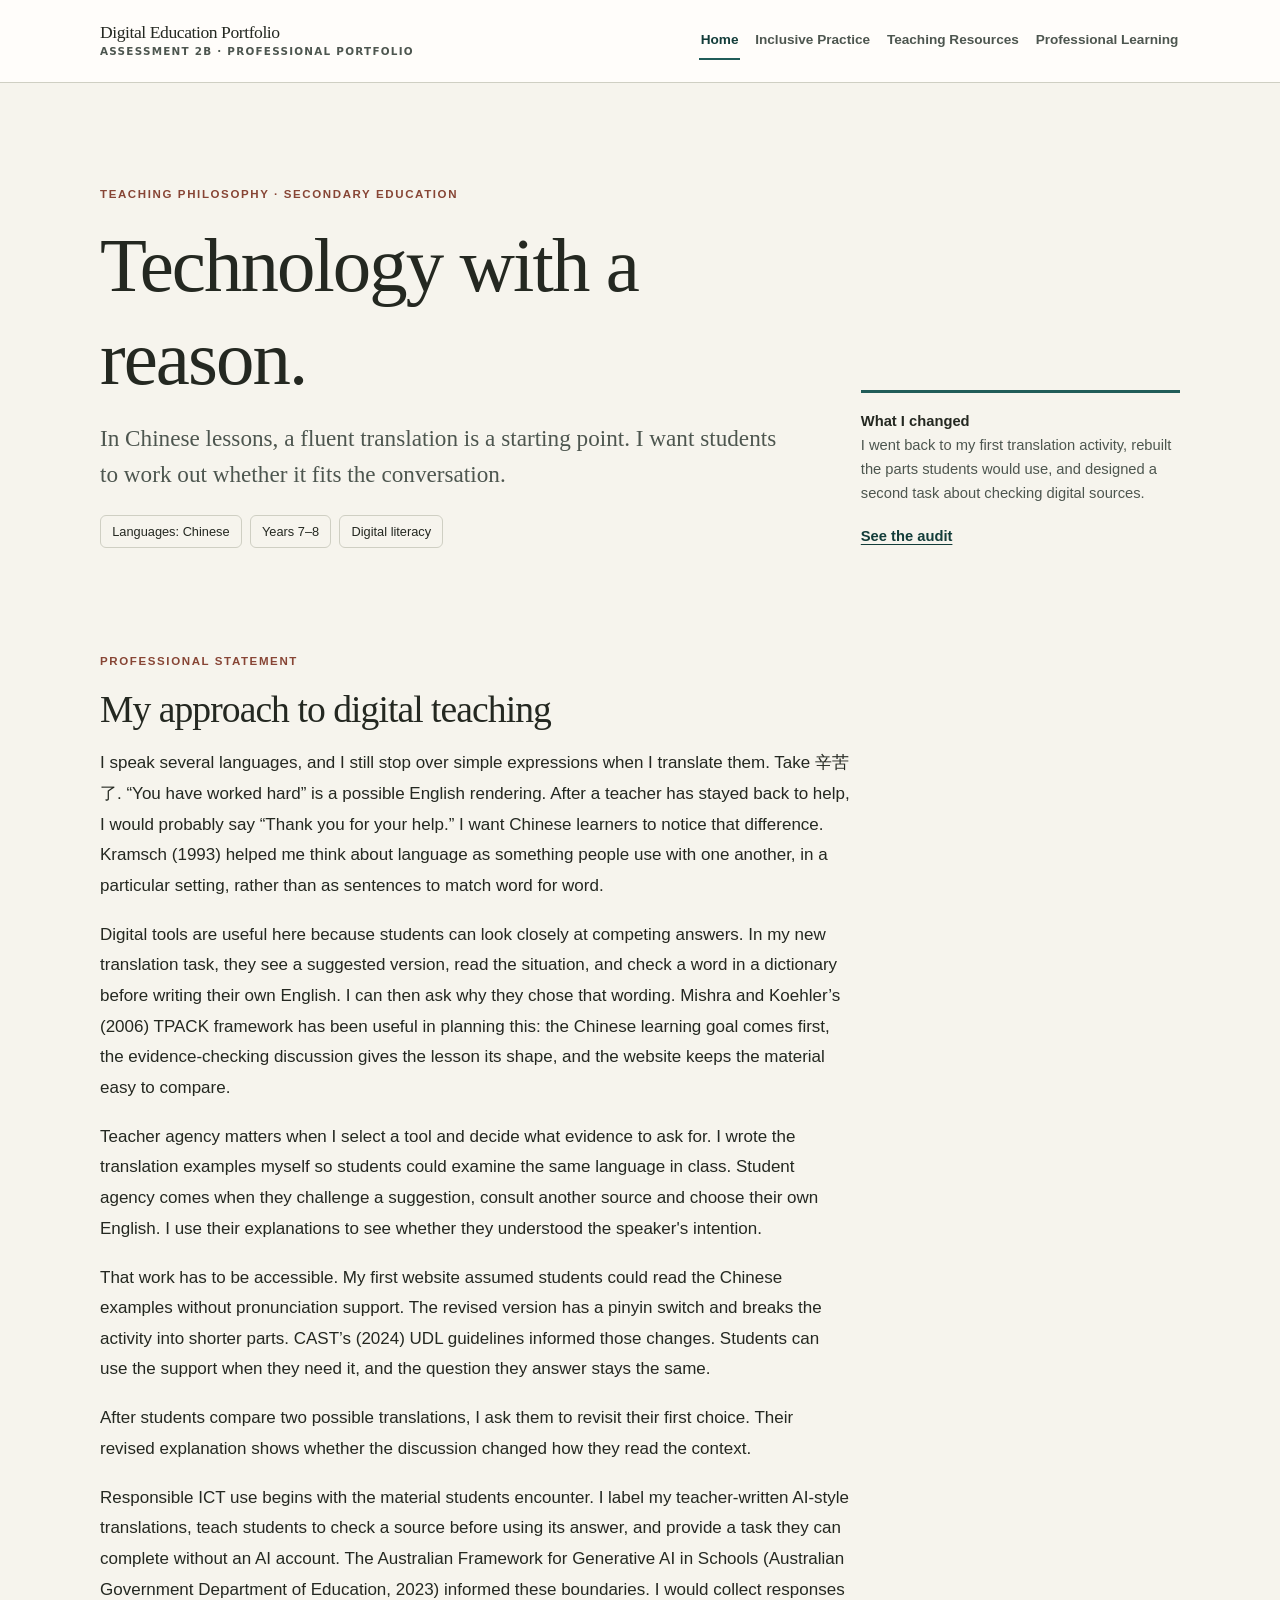
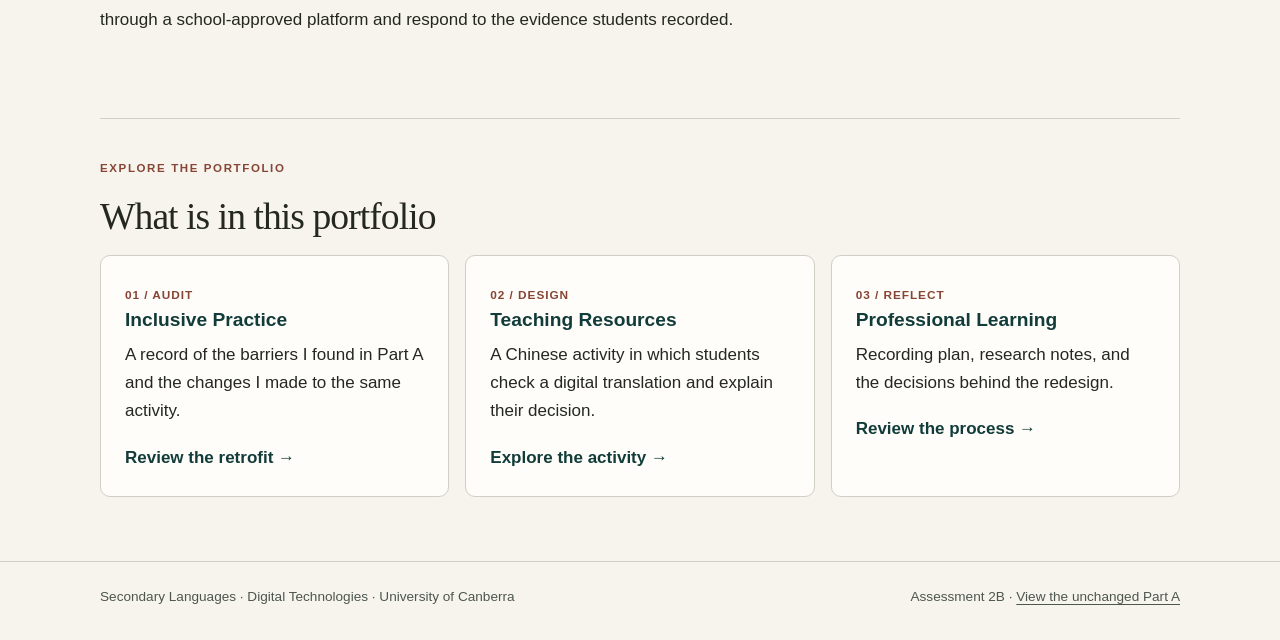
==== part-b/index.html @ 6ad421ce "Align evidence task and teaching criteria; tighten portfolio prose and record verified accessibility" ====
<!doctype html>
<html lang="en">
<head>
<meta charset="utf-8"><meta name="viewport" content="width=device-width,initial-scale=1">
<meta name="description" content="Professional philosophy: purposeful, inclusive and safe technology use in secondary classrooms.">
<title>Teaching Philosophy | Digital Education Portfolio · Part B</title>
<link rel="stylesheet" href="assets/site.css">
</head>
<body>
<a class="skip" href="#main">Skip to main content</a>
<header class="site-header"><div class="shell header-inner">
<a class="brand" href="index.html">Digital Education Portfolio<small>Assessment 2B · Professional Portfolio</small></a>
<nav class="site-nav" aria-label="Main navigation"><ul><li><a href="index.html" aria-current="page">Home</a></li><li><a href="inclusive.html">Inclusive Practice</a></li><li><a href="resources.html">Teaching Resources</a></li><li><a href="professional.html">Professional Learning</a></li></ul></nav>
</div></header>
<main id="main">
<section class="hero shell">
<p class="eyebrow">Teaching philosophy · Secondary education</p>
<div class="hero-split">
<div><h1>Technology with a reason.</h1>
<p class="lead">In Chinese lessons, a fluent translation is a starting point. I want students to work out whether it fits the conversation.</p>
<div class="inline-meta"><span>Languages: Chinese</span><span>Years 7–8</span><span>Digital literacy</span></div>
</div>
<aside class="hero-note"><strong>What I changed</strong><p>I went back to my first translation activity, rebuilt the parts students would use, and designed a second task about checking digital sources.</p><a class="text-link" href="inclusive.html">See the audit</a></aside>
</div></section>
<section class="section shell">
<p class="eyebrow">Professional statement</p>
<div class="prose">
<h2>My approach to digital teaching</h2>
<p>I speak several languages, and I still stop over simple expressions when I translate them. Take <span lang="zh-Hans">辛苦了</span>. “You have worked hard” is a possible English rendering. After a teacher has stayed back to help, I would probably say “Thank you for your help.” I want Chinese learners to notice that difference. Kramsch (1993) helped me think about language as something people use with one another, in a particular setting, rather than as sentences to match word for word.</p>
<p>Digital tools are useful here because students can look closely at competing answers. In my new translation task, they see a suggested version, read the situation, and check a word in a dictionary before writing their own English. I can then ask why they chose that wording. Mishra and Koehler’s (2006) TPACK framework has been useful in planning this: the Chinese learning goal comes first, the evidence-checking discussion gives the lesson its shape, and the website keeps the material easy to compare.</p>
<p>Teacher agency matters when I select a tool and decide what evidence to ask for. I wrote the translation examples myself so students could examine the same language in class. Student agency comes when they challenge a suggestion, consult another source and choose their own English. I use their explanations to see whether they understood the speaker's intention.</p>
<p>That work has to be accessible. My first website assumed students could read the Chinese examples without pronunciation support. The revised version has a pinyin switch and breaks the activity into shorter parts. CAST’s (2024) UDL guidelines informed those changes. Students can use the support when they need it, and the question they answer stays the same.</p>
<p>After students compare two possible translations, I ask them to revisit their first choice. Their revised explanation shows whether the discussion changed how they read the context.</p>
<p>Responsible ICT use begins with the material students encounter. I label my teacher-written AI-style translations, teach students to check a source before using its answer, and provide a task they can complete without an AI account. The Australian Framework for Generative AI in Schools (Australian Government Department of Education, 2023) informed these boundaries. I would collect responses through a school-approved platform and respond to the evidence students recorded.</p>
</div>
</section>
<section class="section shell">
<p class="eyebrow">Explore the portfolio</p><h2>What is in this portfolio</h2>
<div class="columns-3">
<a class="card link-card" href="inclusive.html"><span class="number">01 / AUDIT</span><h3>Inclusive Practice</h3><p>A record of the barriers I found in Part A and the changes I made to the same activity.</p><strong>Review the retrofit →</strong></a>
<a class="card link-card" href="resources.html"><span class="number">02 / DESIGN</span><h3>Teaching Resources</h3><p>A Chinese activity in which students check a digital translation and explain their decision.</p><strong>Explore the activity →</strong></a>
<a class="card link-card" href="professional.html"><span class="number">03 / REFLECT</span><h3>Professional Learning</h3><p>Recording plan, research notes, and the decisions behind the redesign.</p><strong>Review the process →</strong></a>
</div></section>
</main>
<footer class="footer"><div class="shell footer-inner"><span>Secondary Languages · Digital Technologies · University of Canberra</span><span>Assessment 2B · <a href="../index.html">View the unchanged Part A</a></span></div></footer>
</body></html>
---- part-b/assets/site.css ----
:root{
  --paper:#f6f4ed;--surface:#fffdfa;--ink:#242821;--sub:#4d564f;--line:#cfcfc3;
  --teal:#205c58;--teal-dark:#123c39;--rust:#874535;--soft:#e6eee9;
  --focus:#0b62aa;--max:1080px;--reading:750px;
}
*{box-sizing:border-box}html{scroll-behavior:smooth}
body{margin:0;min-height:100vh;display:flex;flex-direction:column;background:var(--paper);color:var(--ink);font:17px/1.65 -apple-system,BlinkMacSystemFont,"Segoe UI",Arial,sans-serif}
main{flex:1}h1,h2,h3,p{margin-top:0}h1,h2,h3{line-height:1.2}
h1,h2,.brand,.display{font-family:Georgia,"Times New Roman",serif;font-weight:500;letter-spacing:-.025em}
h1{font-size:clamp(2.65rem,6vw,5.1rem);margin-bottom:1rem}h2{font-size:clamp(1.7rem,3.5vw,2.35rem);margin-bottom:1rem}h3{font-size:1.2rem;margin-bottom:.6rem}
p{margin-bottom:1.15rem}a{color:var(--teal-dark);text-underline-offset:.2em}
a:hover{text-decoration-thickness:2px}a:focus-visible,button:focus-visible,input:focus-visible,select:focus-visible,textarea:focus-visible,summary:focus-visible{outline:3px solid var(--focus);outline-offset:3px}
button,input,select,textarea{font:inherit}button{cursor:pointer}
.skip{position:absolute;left:1rem;top:0;background:var(--ink);padding:.65rem 1rem;color:#fff;transform:translateY(-180%);z-index:100}.skip:focus{transform:none}
.shell{width:min(calc(100% - 2.5rem),var(--max));margin-inline:auto}.narrow{max-width:var(--reading)}
.site-header{background:var(--surface);border-bottom:1px solid var(--line)}
.header-inner{min-height:82px;display:flex;align-items:center;justify-content:space-between;gap:1rem}
.brand{font-size:1.1rem;color:var(--ink);text-decoration:none;line-height:1.25}
.brand small{display:block;color:var(--sub);font:600 .65rem/1.5 system-ui,sans-serif;letter-spacing:.12em;text-transform:uppercase}
.site-nav ul{display:flex;flex-wrap:wrap;gap:.4rem .85rem;list-style:none;margin:0;padding:0}
.site-nav a{display:block;padding:.4rem .1rem;border-bottom:2px solid transparent;color:var(--sub);text-decoration:none;font-size:.85rem;font-weight:600}
.site-nav a[aria-current="page"]{border-color:var(--teal);color:var(--teal-dark)}
.site-nav a:hover{color:var(--ink);border-color:var(--line)}
.pill{display:inline-flex;align-items:center;gap:.5rem;background:#e3ece7;border:1px solid #c5d8ce;border-radius:99px;color:var(--teal-dark);font-size:.74rem;letter-spacing:.04em;font-weight:750;padding:.25rem .7rem;text-transform:uppercase}
.eyebrow{color:var(--rust);letter-spacing:.14em;font-size:.72rem;font-weight:800;text-transform:uppercase;margin-bottom:1rem}
.hero{padding-block:clamp(3.5rem,8vw,7rem) clamp(2rem,5vw,4rem)}
.hero .lead,.page-lead{font:clamp(1.1rem,2.4vw,1.45rem)/1.55 Georgia,"Times New Roman",serif;color:var(--sub);max-width:750px}
.hero-split{display:grid;grid-template-columns:1.5fr .7fr;gap:clamp(2rem,6vw,5rem);align-items:end}
.hero-note{border-top:3px solid var(--teal);padding-top:1rem;color:var(--sub);font-size:.92rem}
.hero-note strong{color:var(--ink)}
.underline{height:4px;width:68px;background:var(--rust);margin:2rem 0}
.section{padding-block:2.5rem 4rem}.section+.section{border-top:1px solid var(--line)}
.page-intro{padding-block:clamp(3.5rem,8vw,6rem) 2.4rem}.page-intro .page-lead{margin-bottom:0}
.prose{max-width:var(--reading)}.prose p{line-height:1.8}.prose h3{margin-top:1.5rem}
.columns-3{display:grid;grid-template-columns:repeat(3,minmax(0,1fr));gap:1rem}.columns-2{display:grid;grid-template-columns:repeat(2,minmax(0,1fr));gap:1.2rem}
.card,.step,.panel{background:var(--surface);border:1px solid var(--line);border-radius:10px;padding:1.5rem}
.card h3{color:var(--teal-dark)}.card p:last-child{margin-bottom:0}
.number{font-size:.74rem;font-weight:800;color:var(--rust);letter-spacing:.08em}
.link-card{display:block;color:var(--ink);text-decoration:none;transition:border .15s,transform .15s}
.link-card:hover{border-color:var(--teal);transform:translateY(-2px)}
.link-card strong{display:block;margin-top:1rem;color:var(--teal-dark)}
.text-link{font-weight:750}
.inline-meta{display:flex;flex-wrap:wrap;gap:.5rem;margin:1.4rem 0 0}
.inline-meta span{padding:.32rem .7rem;border:1px solid var(--line);font-size:.8rem;border-radius:6px}
.callout{background:var(--soft);border-left:4px solid var(--teal);padding:1.1rem 1.3rem;border-radius:0 8px 8px 0}
.callout p:last-child{margin-bottom:0}
.button-row{display:flex;flex-wrap:wrap;align-items:center;gap:.7rem;margin-top:1rem}
.btn{display:inline-block;padding:.7rem 1.1rem;border-radius:7px;border:2px solid var(--teal-dark);color:var(--surface);background:var(--teal-dark);font-weight:750;text-decoration:none;line-height:1.25}
.btn:hover{background:#215f59;color:#fff}.btn.secondary{background:transparent;color:var(--teal-dark)}.btn.secondary:hover{background:var(--soft)}
.btn:disabled{opacity:.55;cursor:not-allowed}
.audit-table-wrap{overflow-x:auto;border:1px solid var(--line);border-radius:10px;background:var(--surface)}
.audit-table{border-collapse:collapse;width:100%;min-width:730px;font-size:.92rem}
.audit-table th,.audit-table td{padding:1rem;text-align:left;vertical-align:top;border-bottom:1px solid var(--line)}
.audit-table th{background:#e7ece5;color:var(--teal-dark);font-size:.78rem;letter-spacing:.04em;text-transform:uppercase}
.audit-table tr:last-child td{border-bottom:0}.audit-table td:first-child{font-weight:750;color:var(--teal-dark);min-width:150px}
.audit-table a{display:inline-block;margin:.2rem .4rem .2rem 0}
.compare-grid{display:grid;grid-template-columns:repeat(2,minmax(0,1fr));gap:1rem}
.compare-pane{background:var(--surface);border:1px solid var(--line);padding:1.2rem;border-radius:10px}
.compare-pane h3{font-size:1rem}.compare-pane iframe{width:100%;height:340px;border:1px solid var(--line);background:#fff}
.mini{color:var(--sub);font-size:.88rem}.fine{font-size:.8rem;color:var(--sub)}
.student-app{max-width:900px;margin-inline:auto}
.app-progress{display:flex;gap:.5rem;flex-wrap:wrap;list-style:none;padding:0;margin:0 0 1.6rem}
.app-progress li{border:1px solid var(--line);padding:.35rem .8rem;border-radius:99px;background:var(--surface);font-size:.84rem;font-weight:650}
.lab-box{border:1px solid var(--line);border-radius:12px;background:var(--surface);padding:clamp(1.25rem,3vw,2rem);margin:0 0 1.4rem}
.lab-box h2{font-size:1.65rem}.lab-box h3{font-size:1.08rem}.lab-box>p:last-child{margin-bottom:0}
.step-label{font-weight:800;color:var(--rust);font-size:.75rem;letter-spacing:.1em;text-transform:uppercase}
.scenario-top{display:flex;justify-content:space-between;gap:1.2rem;align-items:center;flex-wrap:wrap}
.field{display:grid;gap:.4rem;margin-top:1rem}
.field label,.field>span{font-size:.92rem;font-weight:750}
select,textarea,input[type="text"]{width:100%;padding:.75rem .85rem;border:1px solid #8a938a;border-radius:7px;color:var(--ink);background:#fff}
textarea{min-height:110px;resize:vertical}
.chinese-box{background:#f0eee5;border-radius:8px;padding:1rem 1.3rem;margin:1.1rem 0}
.zh{font-family:"Songti SC","STSong","Noto Serif CJK SC",serif;font-size:clamp(1.5rem,4vw,2.1rem);line-height:1.7;color:#1f3431;margin:.2rem 0}
.pinyin{color:var(--sub);font-size:.98rem;margin:0}.pinyin[hidden]{display:none}
.evidence-grid{display:grid;grid-template-columns:repeat(3,minmax(0,1fr));gap:.75rem;margin-top:1rem}
.evidence{border:1px solid #c8d0c9;border-top:4px solid var(--teal);border-radius:8px;padding:1rem;background:#fff}
.evidence small{display:block;color:var(--rust);font-weight:800;letter-spacing:.08em;text-transform:uppercase;margin-bottom:.5rem}
.evidence p{font-size:.94rem;margin-bottom:.45rem}
.evidence footer{font-size:.77rem;color:var(--sub);margin-top:.7rem}
.checks{border:0;padding:0;margin:1.4rem 0}.checks legend{font-weight:800;margin-bottom:.6rem}
.checks label{display:flex;align-items:flex-start;gap:.7rem;margin:.5rem 0}
.checks input{width:1.25rem;height:1.25rem;flex:0 0 auto;margin-top:.13rem;accent-color:var(--teal)}
.result{margin-top:1.3rem;white-space:pre-wrap;background:var(--soft);border-radius:8px;padding:1.2rem;font-size:.9rem;line-height:1.6}
.result[hidden]{display:none}
.inline-error{color:#8a261c;font-weight:700}
.details{border:1px solid var(--line);border-radius:8px;background:var(--surface);padding:1rem 1.25rem;margin:1rem 0}
.details summary{cursor:pointer;font-weight:750;color:var(--teal-dark)}
.video-slot{aspect-ratio:16/9;background:#e4e8e1;border:2px dashed #84988b;border-radius:10px;display:grid;place-content:center;text-align:center;padding:2rem}
.video-slot h3{margin-bottom:.5rem}.video-slot p{max-width:500px;margin-inline:auto}
.refs{font-size:.85rem;line-height:1.55;overflow-wrap:anywhere}.refs li{margin:.6rem 0}
.footer{border-top:1px solid var(--line);padding:1.5rem 0 2rem;color:var(--sub);font-size:.85rem}
.footer-inner{display:flex;justify-content:space-between;gap:1rem;flex-wrap:wrap}
.footer a{color:var(--sub)}
@media(max-width:800px){.header-inner{align-items:flex-start;flex-direction:column;padding-block:1rem}.hero-split,.columns-2,.columns-3,.compare-grid{grid-template-columns:1fr}.evidence-grid{grid-template-columns:1fr}}
@media(max-width:540px){body{font-size:16px}.shell{width:min(calc(100% - 2rem),var(--max))}.site-nav ul{gap:.25rem .65rem}.site-nav a{font-size:.81rem}.lab-box{padding:1.1rem}.compare-pane iframe{height:270px}}
@media(prefers-reduced-motion:reduce){html{scroll-behavior:auto}*,*::before,*::after{transition:none!important;animation:none!important}}
@media print{.site-header,.footer,.skip,.button-row,.app-progress,.no-print{display:none!important}body{background:#fff;color:#000}.shell{width:100%}.lab-box,.evidence{break-inside:avoid}textarea{border:1px solid #aaa}.result[hidden]{display:block}.compare-grid iframe{display:none}}

/* Part B formative check and independent verification */
.task-goals{background:#f1f5f0;border-left:5px solid var(--teal);margin:1.4rem 0 1.7rem}
.task-goals h2{font-size:1.4rem}.task-goals h3{font-size:1.05rem}
.task-goals ul{margin:0;padding-left:1.4rem}.task-goals li{margin:.3rem 0}
.verification-panel{background:#f1f5f0;border-left:4px solid var(--teal);margin-top:1.25rem;padding:1.3rem 1.4rem;border-radius:0 8px 8px 0}
.verification-panel h3{font-size:1.25rem;margin-bottom:.7rem}
.verification-panel .field{margin-top:1.2rem}
@media print{.verification-panel{background:#fff;border:1px solid #aaa}}

/* Accessible choice controls for the retrofitted Part A resource */
.retro-choice{display:flex;align-items:center;gap:.75rem;padding:.75rem;margin:.55rem 0;border:1px solid var(--line);border-radius:8px;background:#fff}
.retro-choice input{height:1.15rem;width:1.15rem;flex:0 0 auto;accent-color:var(--teal)}
.retro-choice:has(input:checked){border-color:var(--teal);background:var(--soft)}
.retro-choice:focus-within{outline:3px solid var(--focus);outline-offset:3px}
.retro-choice span{flex:1}
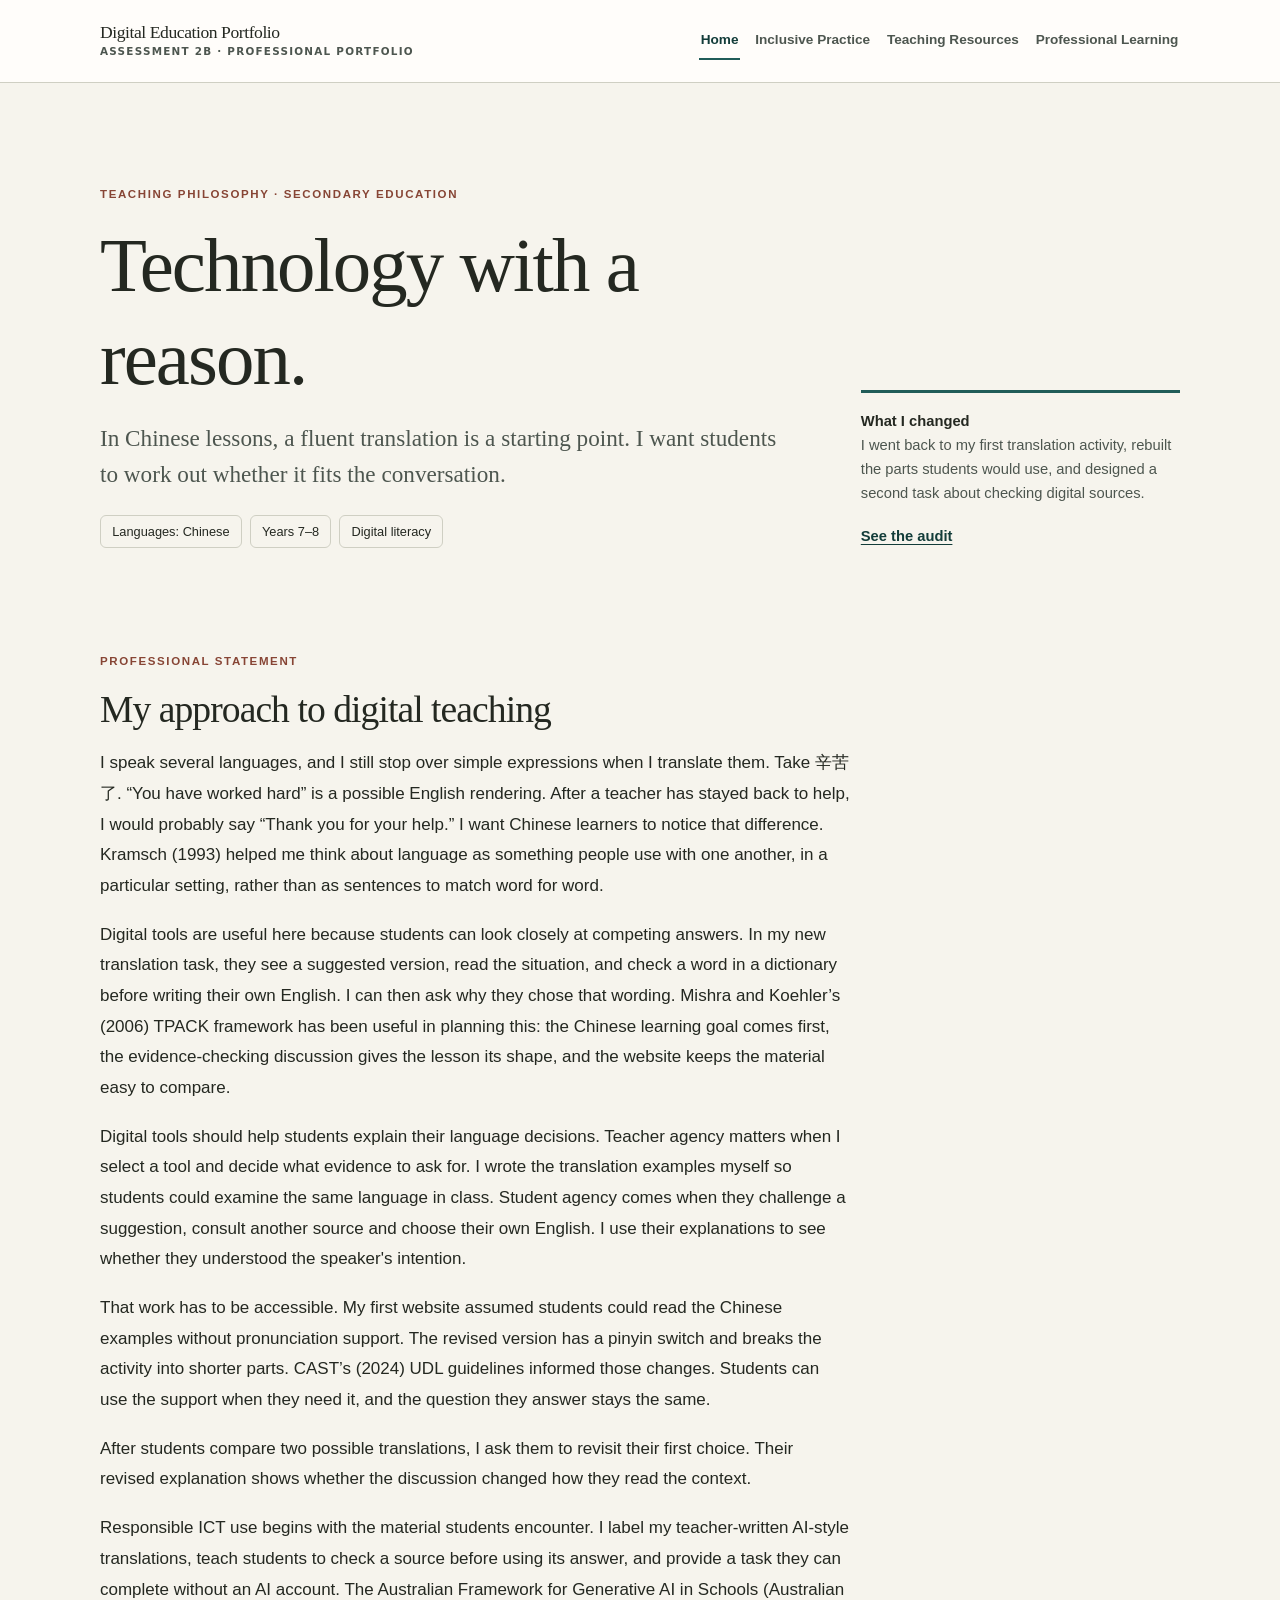
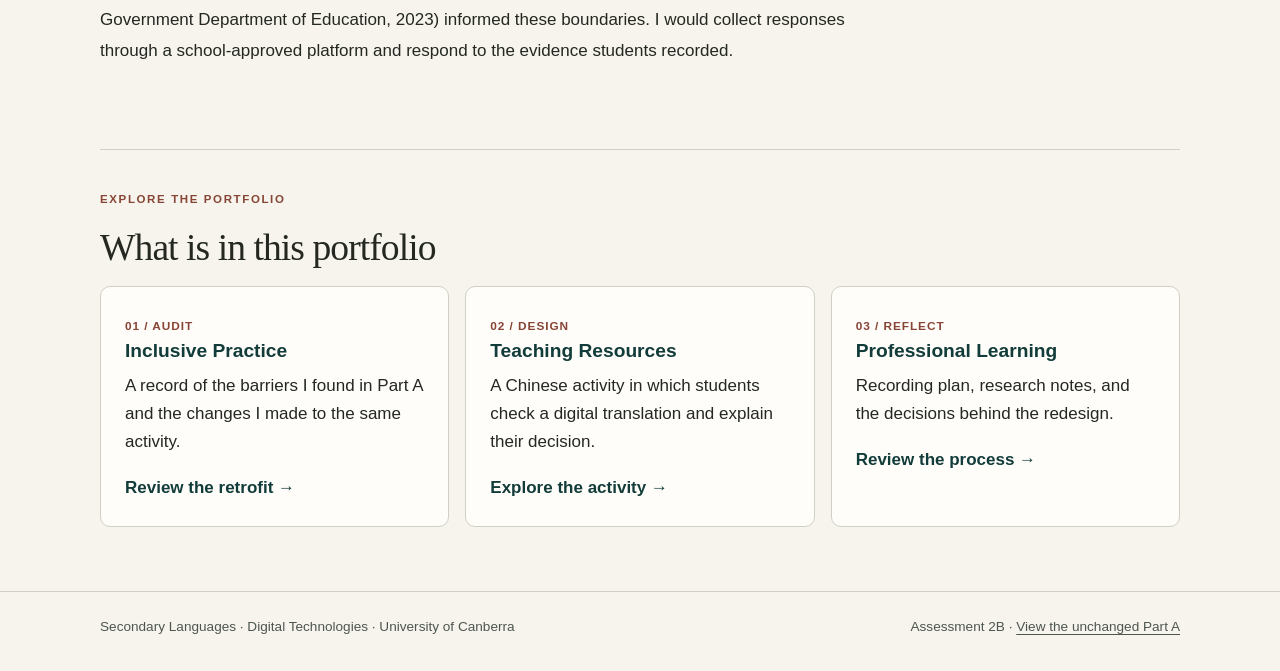
==== commit ef53fb14: "Add APA 7 references, additional verified curriculum mapping and automatic real-page UDL screenshots" ====
--- a/part-b/index.html
+++ b/part-b/index.html
@@ -28,7 +28,7 @@
 <h2>My approach to digital teaching</h2>
 <p>I speak several languages, and I still stop over simple expressions when I translate them. Take <span lang="zh-Hans">辛苦了</span>. “You have worked hard” is a possible English rendering. After a teacher has stayed back to help, I would probably say “Thank you for your help.” I want Chinese learners to notice that difference. Kramsch (1993) helped me think about language as something people use with one another, in a particular setting, rather than as sentences to match word for word.</p>
 <p>Digital tools are useful here because students can look closely at competing answers. In my new translation task, they see a suggested version, read the situation, and check a word in a dictionary before writing their own English. I can then ask why they chose that wording. Mishra and Koehler’s (2006) TPACK framework has been useful in planning this: the Chinese learning goal comes first, the evidence-checking discussion gives the lesson its shape, and the website keeps the material easy to compare.</p>
-<p>Teacher agency matters when I select a tool and decide what evidence to ask for. I wrote the translation examples myself so students could examine the same language in class. Student agency comes when they challenge a suggestion, consult another source and choose their own English. I use their explanations to see whether they understood the speaker's intention.</p>
+<p>Digital tools should help students explain their language decisions. Teacher agency matters when I select a tool and decide what evidence to ask for. I wrote the translation examples myself so students could examine the same language in class. Student agency comes when they challenge a suggestion, consult another source and choose their own English. I use their explanations to see whether they understood the speaker's intention.</p>
 <p>That work has to be accessible. My first website assumed students could read the Chinese examples without pronunciation support. The revised version has a pinyin switch and breaks the activity into shorter parts. CAST’s (2024) UDL guidelines informed those changes. Students can use the support when they need it, and the question they answer stays the same.</p>
 <p>After students compare two possible translations, I ask them to revisit their first choice. Their revised explanation shows whether the discussion changed how they read the context.</p>
 <p>Responsible ICT use begins with the material students encounter. I label my teacher-written AI-style translations, teach students to check a source before using its answer, and provide a task they can complete without an AI account. The Australian Framework for Generative AI in Schools (Australian Government Department of Education, 2023) informed these boundaries. I would collect responses through a school-approved platform and respond to the evidence students recorded.</p>
--- a/part-b/assets/site.css
+++ b/part-b/assets/site.css
@@ -111,3 +111,19 @@
 .retro-choice:has(input:checked){border-color:var(--teal);background:var(--soft)}
 .retro-choice:focus-within{outline:3px solid var(--focus);outline-offset:3px}
 .retro-choice span{flex:1}
+
+/* APA 7 reference list: alphabetic order, unnumbered, hanging indents */
+.refs{max-width:860px;margin-top:1.4rem;font-size:.94rem;line-height:1.6}
+.refs p{padding-left:2rem;text-indent:-2rem;margin:0 0 1.1rem;overflow-wrap:anywhere}
+.refs a{overflow-wrap:anywhere}
+
+/* Screenshot comparisons in the UDL audit */
+.audit-visuals{margin-top:3.2rem;border-top:1px solid var(--line);padding-top:2.2rem}
+.audit-visual-pairs{display:grid;gap:1.7rem}
+.audit-pair{background:var(--surface);border:1px solid var(--line);border-radius:10px;padding:1.3rem}
+.audit-pair h3{font-size:1.12rem;margin-bottom:1rem}
+.audit-comparison{display:grid;grid-template-columns:repeat(2,minmax(0,1fr));gap:1rem;align-items:start}
+.audit-comparison figure{margin:0;min-width:0}
+.audit-comparison img{display:block;width:100%;height:auto;max-height:340px;object-fit:contain;object-position:top left;border:1px solid var(--line);border-radius:5px;background:#fff}
+.audit-comparison figcaption{font-size:.86rem;color:var(--sub);padding-top:.45rem}
+@media(max-width:700px){.audit-comparison{grid-template-columns:1fr}.audit-comparison img{max-height:500px}}
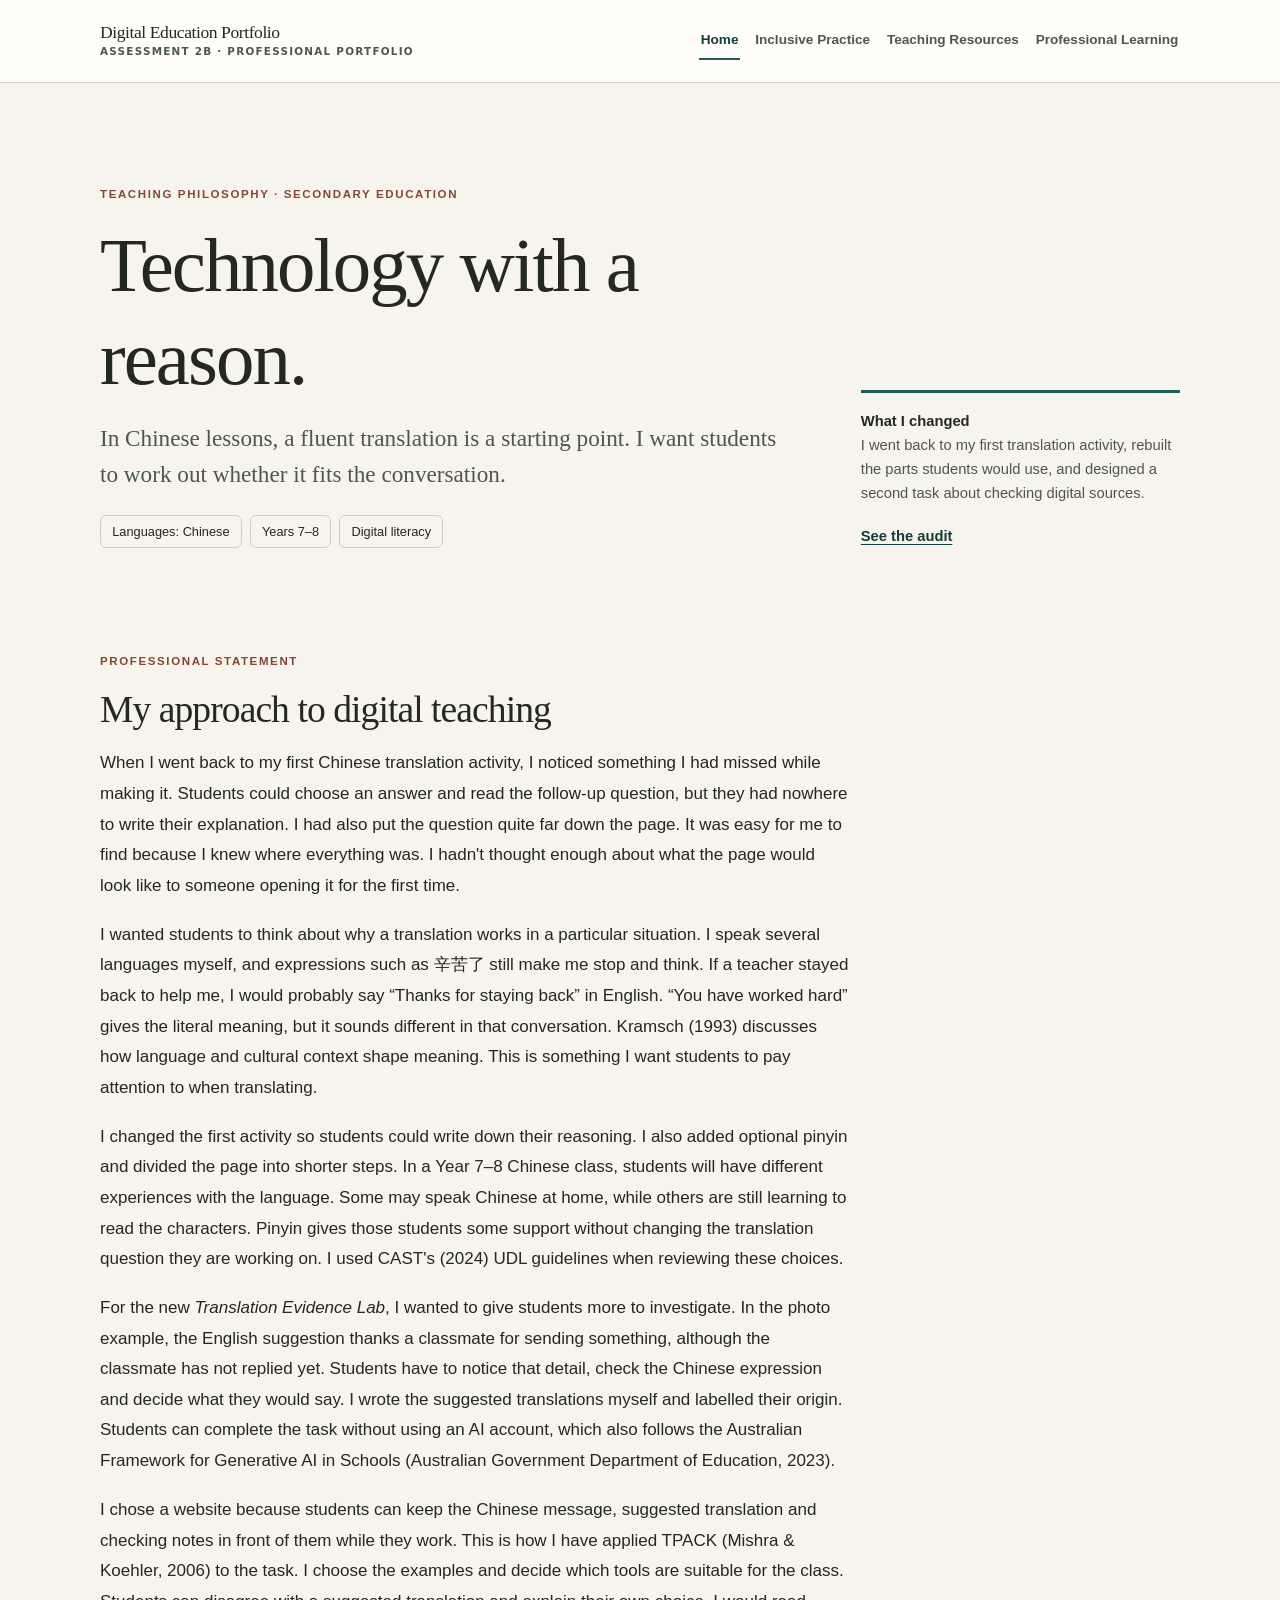
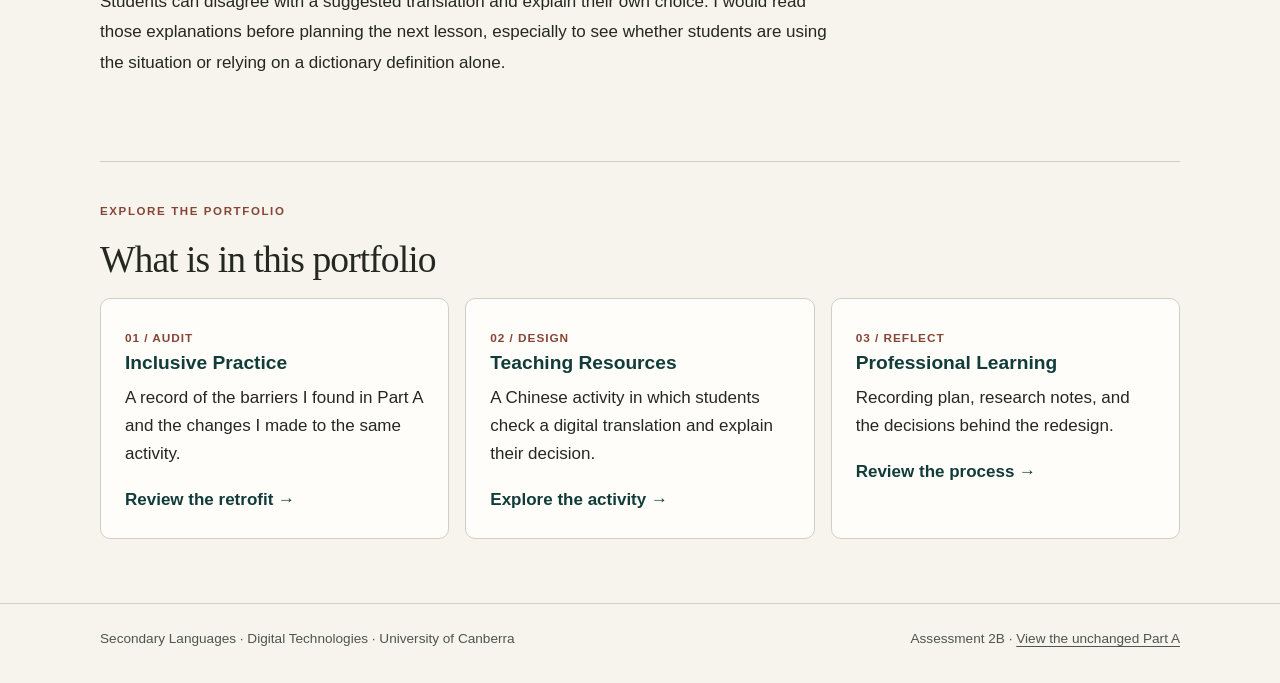
==== commit cddb1573: "Revise Part B teaching philosophy in natural reflective voice" ====
--- a/part-b/index.html
+++ b/part-b/index.html
@@ -26,12 +26,11 @@
 <p class="eyebrow">Professional statement</p>
 <div class="prose">
 <h2>My approach to digital teaching</h2>
-<p>I speak several languages, and I still stop over simple expressions when I translate them. Take <span lang="zh-Hans">辛苦了</span>. “You have worked hard” is a possible English rendering. After a teacher has stayed back to help, I would probably say “Thank you for your help.” I want Chinese learners to notice that difference. Kramsch (1993) helped me think about language as something people use with one another, in a particular setting, rather than as sentences to match word for word.</p>
-<p>Digital tools are useful here because students can look closely at competing answers. In my new translation task, they see a suggested version, read the situation, and check a word in a dictionary before writing their own English. I can then ask why they chose that wording. Mishra and Koehler’s (2006) TPACK framework has been useful in planning this: the Chinese learning goal comes first, the evidence-checking discussion gives the lesson its shape, and the website keeps the material easy to compare.</p>
-<p>Digital tools should help students explain their language decisions. Teacher agency matters when I select a tool and decide what evidence to ask for. I wrote the translation examples myself so students could examine the same language in class. Student agency comes when they challenge a suggestion, consult another source and choose their own English. I use their explanations to see whether they understood the speaker's intention.</p>
-<p>That work has to be accessible. My first website assumed students could read the Chinese examples without pronunciation support. The revised version has a pinyin switch and breaks the activity into shorter parts. CAST’s (2024) UDL guidelines informed those changes. Students can use the support when they need it, and the question they answer stays the same.</p>
-<p>After students compare two possible translations, I ask them to revisit their first choice. Their revised explanation shows whether the discussion changed how they read the context.</p>
-<p>Responsible ICT use begins with the material students encounter. I label my teacher-written AI-style translations, teach students to check a source before using its answer, and provide a task they can complete without an AI account. The Australian Framework for Generative AI in Schools (Australian Government Department of Education, 2023) informed these boundaries. I would collect responses through a school-approved platform and respond to the evidence students recorded.</p>
+<p>When I went back to my first Chinese translation activity, I noticed something I had missed while making it. Students could choose an answer and read the follow-up question, but they had nowhere to write their explanation. I had also put the question quite far down the page. It was easy for me to find because I knew where everything was. I hadn't thought enough about what the page would look like to someone opening it for the first time.</p>
+<p>I wanted students to think about why a translation works in a particular situation. I speak several languages myself, and expressions such as <span lang="zh-Hans">辛苦了</span> still make me stop and think. If a teacher stayed back to help me, I would probably say “Thanks for staying back” in English. “You have worked hard” gives the literal meaning, but it sounds different in that conversation. Kramsch (1993) discusses how language and cultural context shape meaning. This is something I want students to pay attention to when translating.</p>
+<p>I changed the first activity so students could write down their reasoning. I also added optional pinyin and divided the page into shorter steps. In a Year 7–8 Chinese class, students will have different experiences with the language. Some may speak Chinese at home, while others are still learning to read the characters. Pinyin gives those students some support without changing the translation question they are working on. I used CAST's (2024) UDL guidelines when reviewing these choices.</p>
+<p>For the new <em>Translation Evidence Lab</em>, I wanted to give students more to investigate. In the photo example, the English suggestion thanks a classmate for sending something, although the classmate has not replied yet. Students have to notice that detail, check the Chinese expression and decide what they would say. I wrote the suggested translations myself and labelled their origin. Students can complete the task without using an AI account, which also follows the Australian Framework for Generative AI in Schools (Australian Government Department of Education, 2023).</p>
+<p>I chose a website because students can keep the Chinese message, suggested translation and checking notes in front of them while they work. This is how I have applied TPACK (Mishra &amp; Koehler, 2006) to the task. I choose the examples and decide which tools are suitable for the class. Students can disagree with a suggested translation and explain their own choice. I would read those explanations before planning the next lesson, especially to see whether students are using the situation or relying on a dictionary definition alone.</p>
 </div>
 </section>
 <section class="section shell">
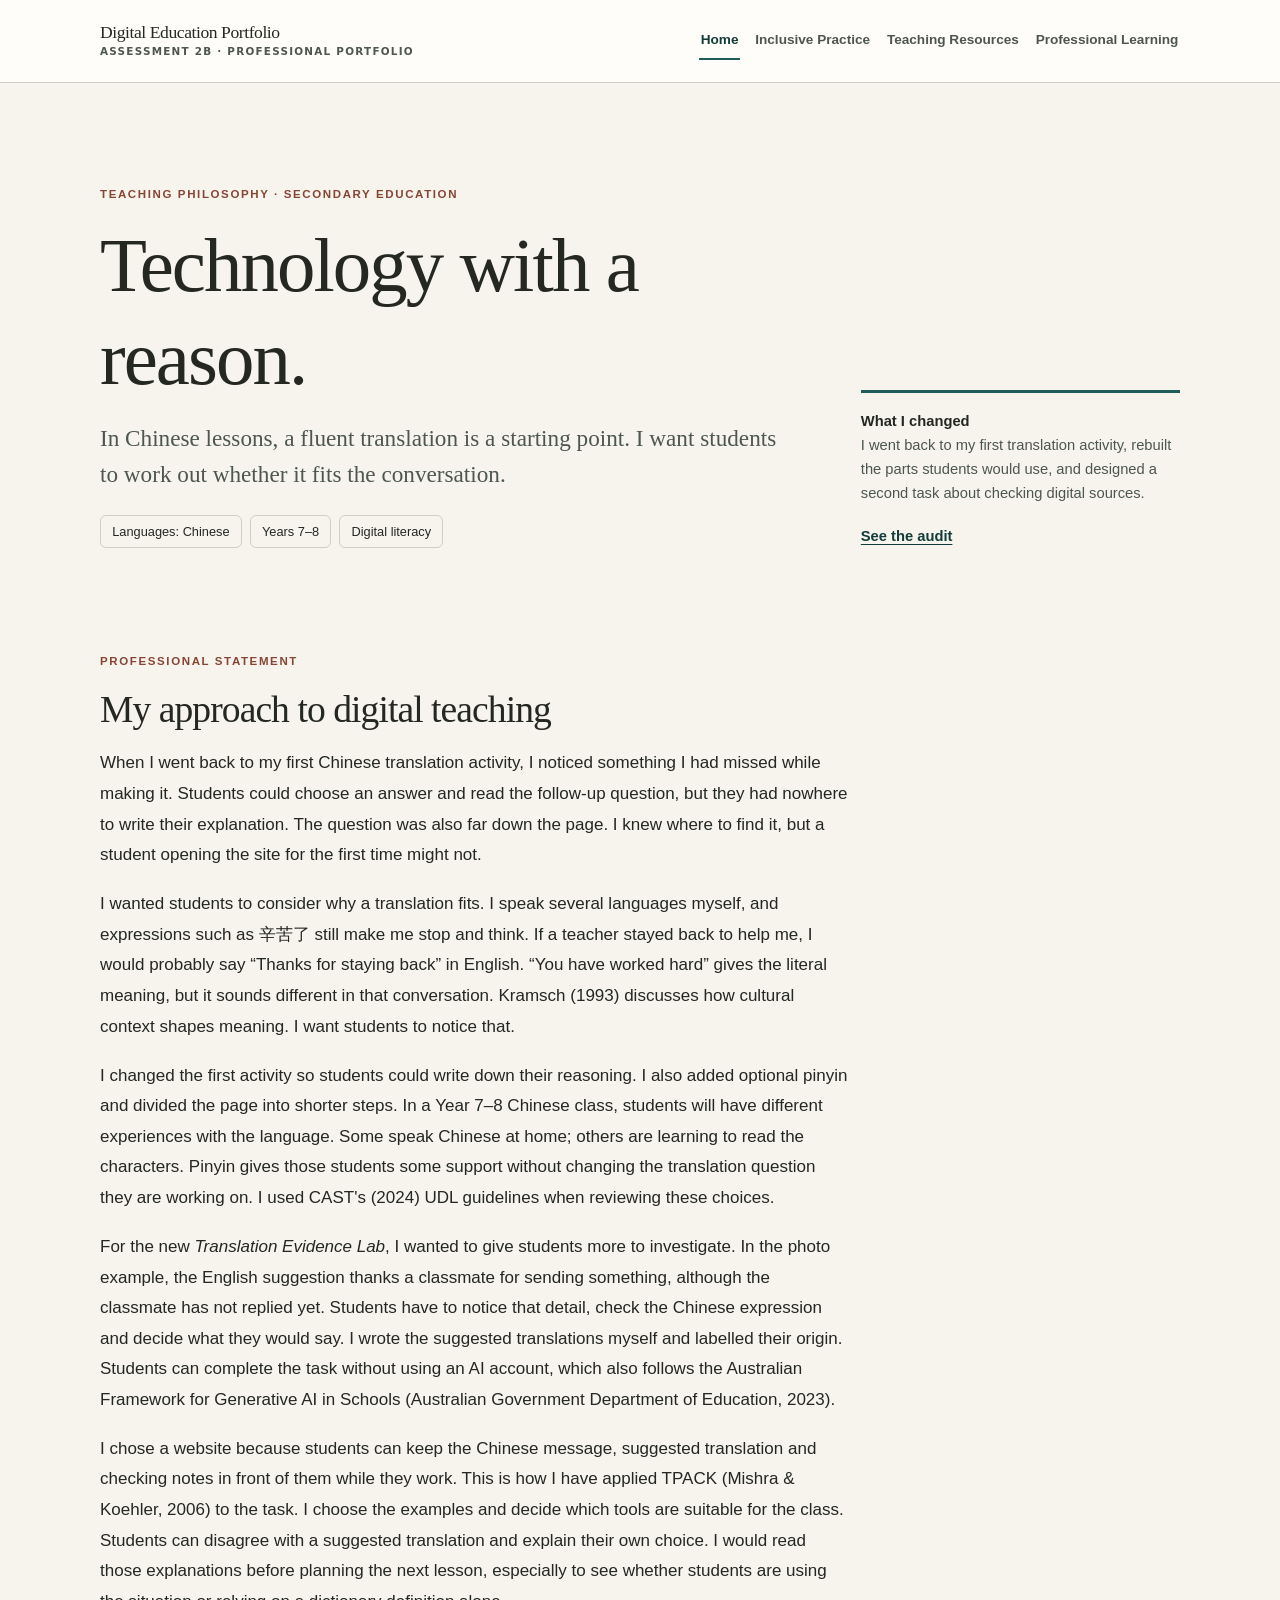
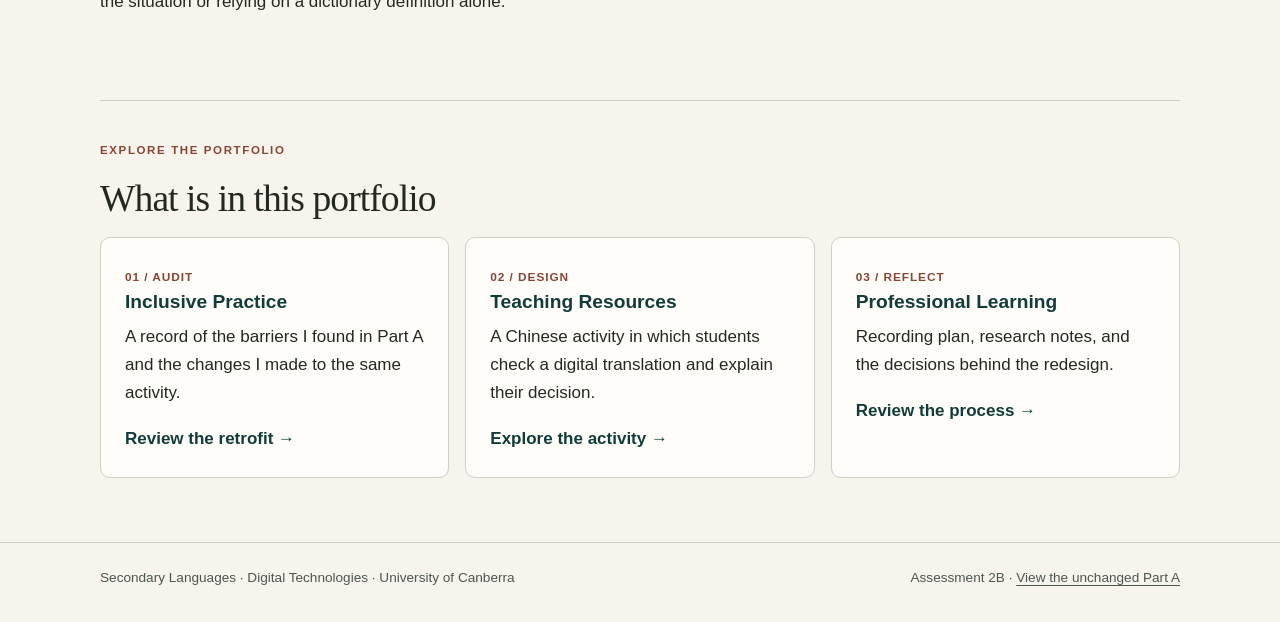
==== commit 699fa900: "Keep reflective philosophy within 400-word allocation" ====
--- a/part-b/index.html
+++ b/part-b/index.html
@@ -26,9 +26,9 @@
 <p class="eyebrow">Professional statement</p>
 <div class="prose">
 <h2>My approach to digital teaching</h2>
-<p>When I went back to my first Chinese translation activity, I noticed something I had missed while making it. Students could choose an answer and read the follow-up question, but they had nowhere to write their explanation. I had also put the question quite far down the page. It was easy for me to find because I knew where everything was. I hadn't thought enough about what the page would look like to someone opening it for the first time.</p>
-<p>I wanted students to think about why a translation works in a particular situation. I speak several languages myself, and expressions such as <span lang="zh-Hans">辛苦了</span> still make me stop and think. If a teacher stayed back to help me, I would probably say “Thanks for staying back” in English. “You have worked hard” gives the literal meaning, but it sounds different in that conversation. Kramsch (1993) discusses how language and cultural context shape meaning. This is something I want students to pay attention to when translating.</p>
-<p>I changed the first activity so students could write down their reasoning. I also added optional pinyin and divided the page into shorter steps. In a Year 7–8 Chinese class, students will have different experiences with the language. Some may speak Chinese at home, while others are still learning to read the characters. Pinyin gives those students some support without changing the translation question they are working on. I used CAST's (2024) UDL guidelines when reviewing these choices.</p>
+<p>When I went back to my first Chinese translation activity, I noticed something I had missed while making it. Students could choose an answer and read the follow-up question, but they had nowhere to write their explanation. The question was also far down the page. I knew where to find it, but a student opening the site for the first time might not.</p>
+<p>I wanted students to consider why a translation fits. I speak several languages myself, and expressions such as <span lang="zh-Hans">辛苦了</span> still make me stop and think. If a teacher stayed back to help me, I would probably say “Thanks for staying back” in English. “You have worked hard” gives the literal meaning, but it sounds different in that conversation. Kramsch (1993) discusses how cultural context shapes meaning. I want students to notice that.</p>
+<p>I changed the first activity so students could write down their reasoning. I also added optional pinyin and divided the page into shorter steps. In a Year 7–8 Chinese class, students will have different experiences with the language. Some speak Chinese at home; others are learning to read the characters. Pinyin gives those students some support without changing the translation question they are working on. I used CAST's (2024) UDL guidelines when reviewing these choices.</p>
 <p>For the new <em>Translation Evidence Lab</em>, I wanted to give students more to investigate. In the photo example, the English suggestion thanks a classmate for sending something, although the classmate has not replied yet. Students have to notice that detail, check the Chinese expression and decide what they would say. I wrote the suggested translations myself and labelled their origin. Students can complete the task without using an AI account, which also follows the Australian Framework for Generative AI in Schools (Australian Government Department of Education, 2023).</p>
 <p>I chose a website because students can keep the Chinese message, suggested translation and checking notes in front of them while they work. This is how I have applied TPACK (Mishra &amp; Koehler, 2006) to the task. I choose the examples and decide which tools are suitable for the class. Students can disagree with a suggested translation and explain their own choice. I would read those explanations before planning the next lesson, especially to see whether students are using the situation or relying on a dictionary definition alone.</p>
 </div>
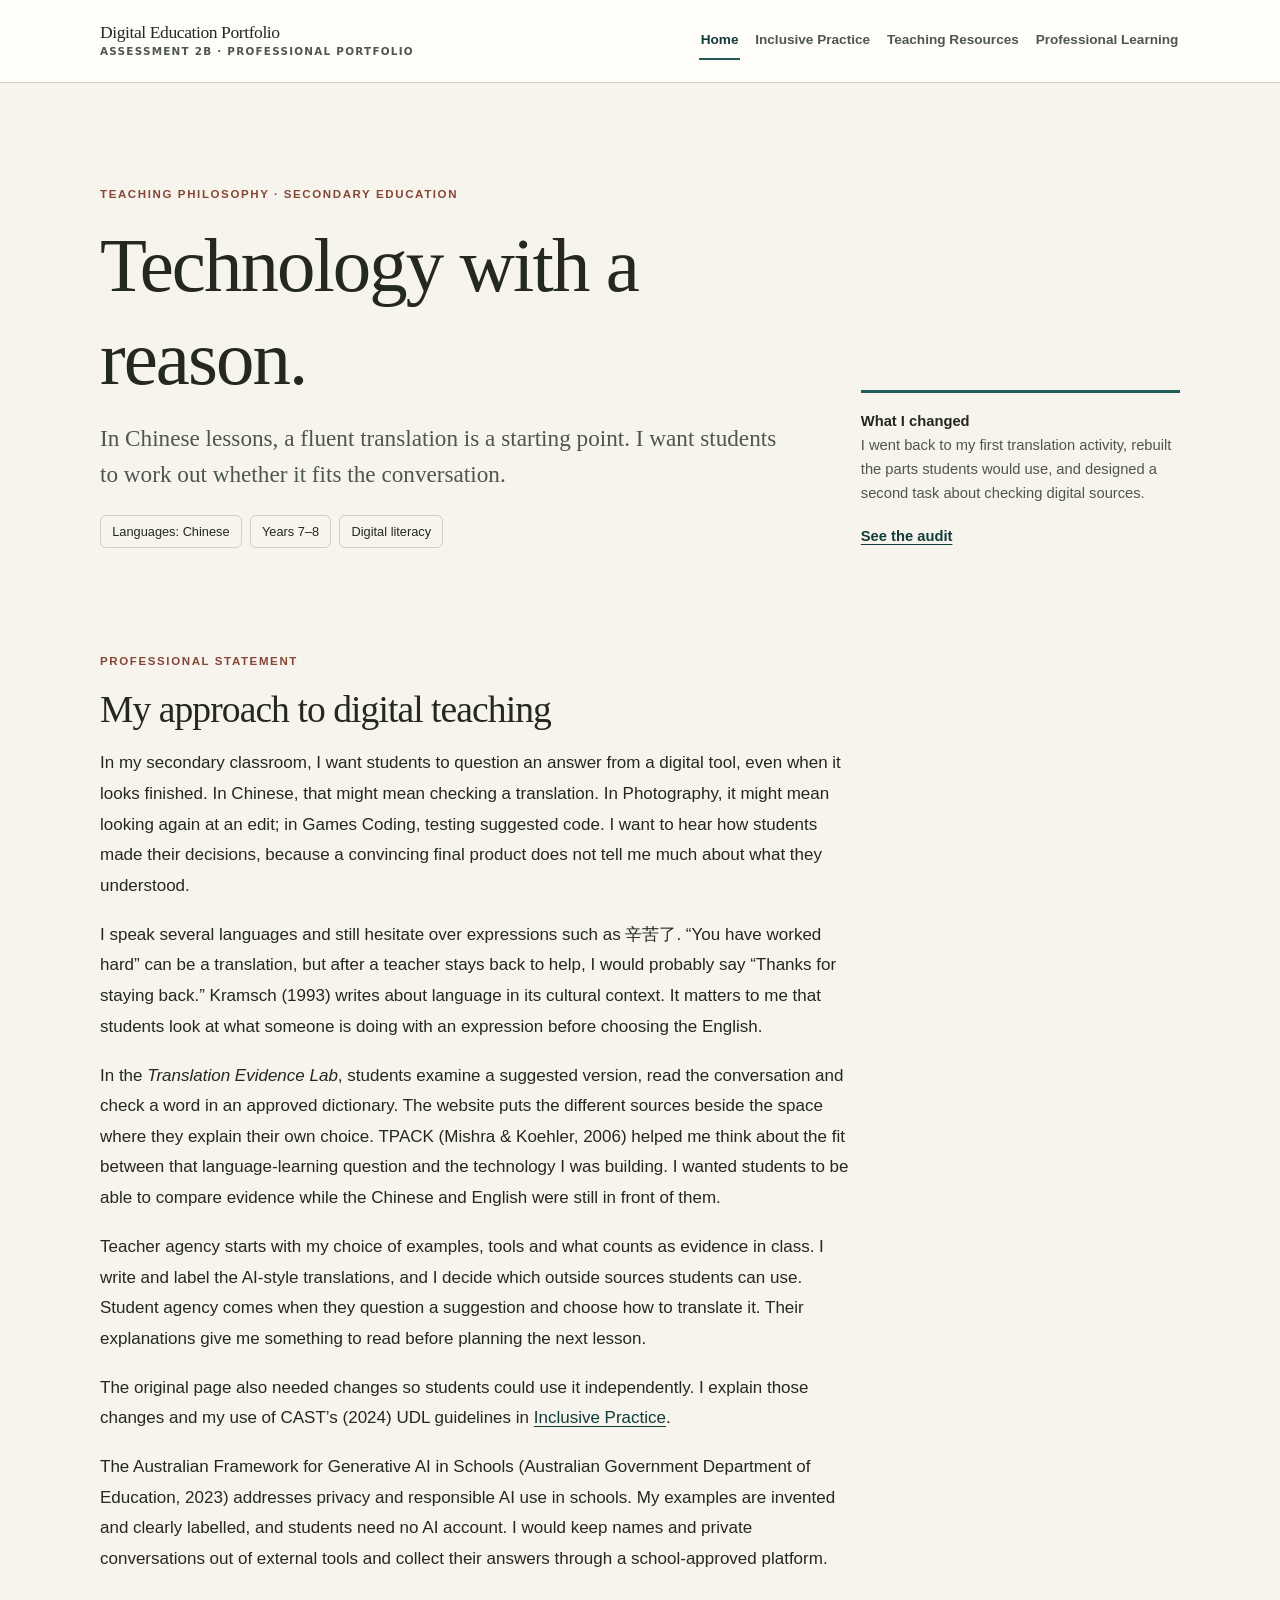
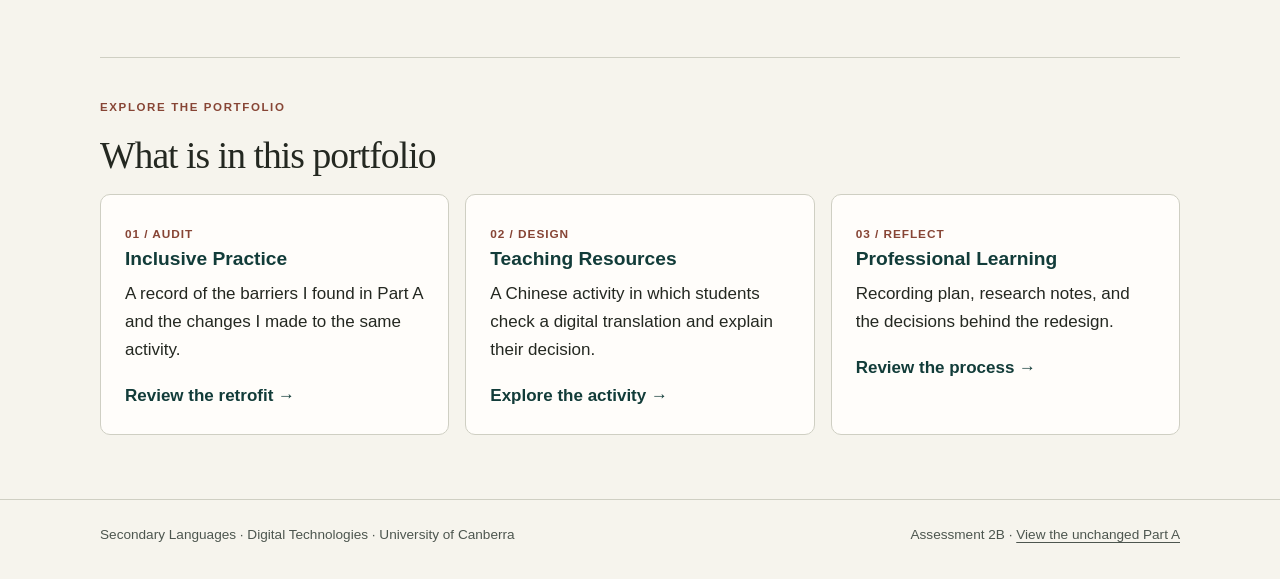
==== commit d9b3f1e0: "Restore human-centred ICT vision and explicit agency; sharpen UDL iteration and remove repeated note" ====
--- a/part-b/index.html
+++ b/part-b/index.html
@@ -26,11 +26,12 @@
 <p class="eyebrow">Professional statement</p>
 <div class="prose">
 <h2>My approach to digital teaching</h2>
-<p>When I went back to my first Chinese translation activity, I noticed something I had missed while making it. Students could choose an answer and read the follow-up question, but they had nowhere to write their explanation. The question was also far down the page. I knew where to find it, but a student opening the site for the first time might not.</p>
-<p>I wanted students to consider why a translation fits. I speak several languages myself, and expressions such as <span lang="zh-Hans">辛苦了</span> still make me stop and think. If a teacher stayed back to help me, I would probably say “Thanks for staying back” in English. “You have worked hard” gives the literal meaning, but it sounds different in that conversation. Kramsch (1993) discusses how cultural context shapes meaning. I want students to notice that.</p>
-<p>I changed the first activity so students could write down their reasoning. I also added optional pinyin and divided the page into shorter steps. In a Year 7–8 Chinese class, students will have different experiences with the language. Some speak Chinese at home; others are learning to read the characters. Pinyin gives those students some support without changing the translation question they are working on. I used CAST's (2024) UDL guidelines when reviewing these choices.</p>
-<p>For the new <em>Translation Evidence Lab</em>, I wanted to give students more to investigate. In the photo example, the English suggestion thanks a classmate for sending something, although the classmate has not replied yet. Students have to notice that detail, check the Chinese expression and decide what they would say. I wrote the suggested translations myself and labelled their origin. Students can complete the task without using an AI account, which also follows the Australian Framework for Generative AI in Schools (Australian Government Department of Education, 2023).</p>
-<p>I chose a website because students can keep the Chinese message, suggested translation and checking notes in front of them while they work. This is how I have applied TPACK (Mishra &amp; Koehler, 2006) to the task. I choose the examples and decide which tools are suitable for the class. Students can disagree with a suggested translation and explain their own choice. I would read those explanations before planning the next lesson, especially to see whether students are using the situation or relying on a dictionary definition alone.</p>
+<p>In my secondary classroom, I want students to question an answer from a digital tool, even when it looks finished. In Chinese, that might mean checking a translation. In Photography, it might mean looking again at an edit; in Games Coding, testing suggested code. I want to hear how students made their decisions, because a convincing final product does not tell me much about what they understood.</p>
+<p>I speak several languages and still hesitate over expressions such as <span lang="zh-Hans">辛苦了</span>. “You have worked hard” can be a translation, but after a teacher stays back to help, I would probably say “Thanks for staying back.” Kramsch (1993) writes about language in its cultural context. It matters to me that students look at what someone is doing with an expression before choosing the English.</p>
+<p>In the <em>Translation Evidence Lab</em>, students examine a suggested version, read the conversation and check a word in an approved dictionary. The website puts the different sources beside the space where they explain their own choice. TPACK (Mishra &amp; Koehler, 2006) helped me think about the fit between that language-learning question and the technology I was building. I wanted students to be able to compare evidence while the Chinese and English were still in front of them.</p>
+<p>Teacher agency starts with my choice of examples, tools and what counts as evidence in class. I write and label the AI-style translations, and I decide which outside sources students can use. Student agency comes when they question a suggestion and choose how to translate it. Their explanations give me something to read before planning the next lesson.</p>
+<p>The original page also needed changes so students could use it independently. I explain those changes and my use of CAST’s (2024) UDL guidelines in <a href="inclusive.html">Inclusive Practice</a>.</p>
+<p>The Australian Framework for Generative AI in Schools (Australian Government Department of Education, 2023) addresses privacy and responsible AI use in schools. My examples are invented and clearly labelled, and students need no AI account. I would keep names and private conversations out of external tools and collect their answers through a school-approved platform.</p>
 </div>
 </section>
 <section class="section shell">
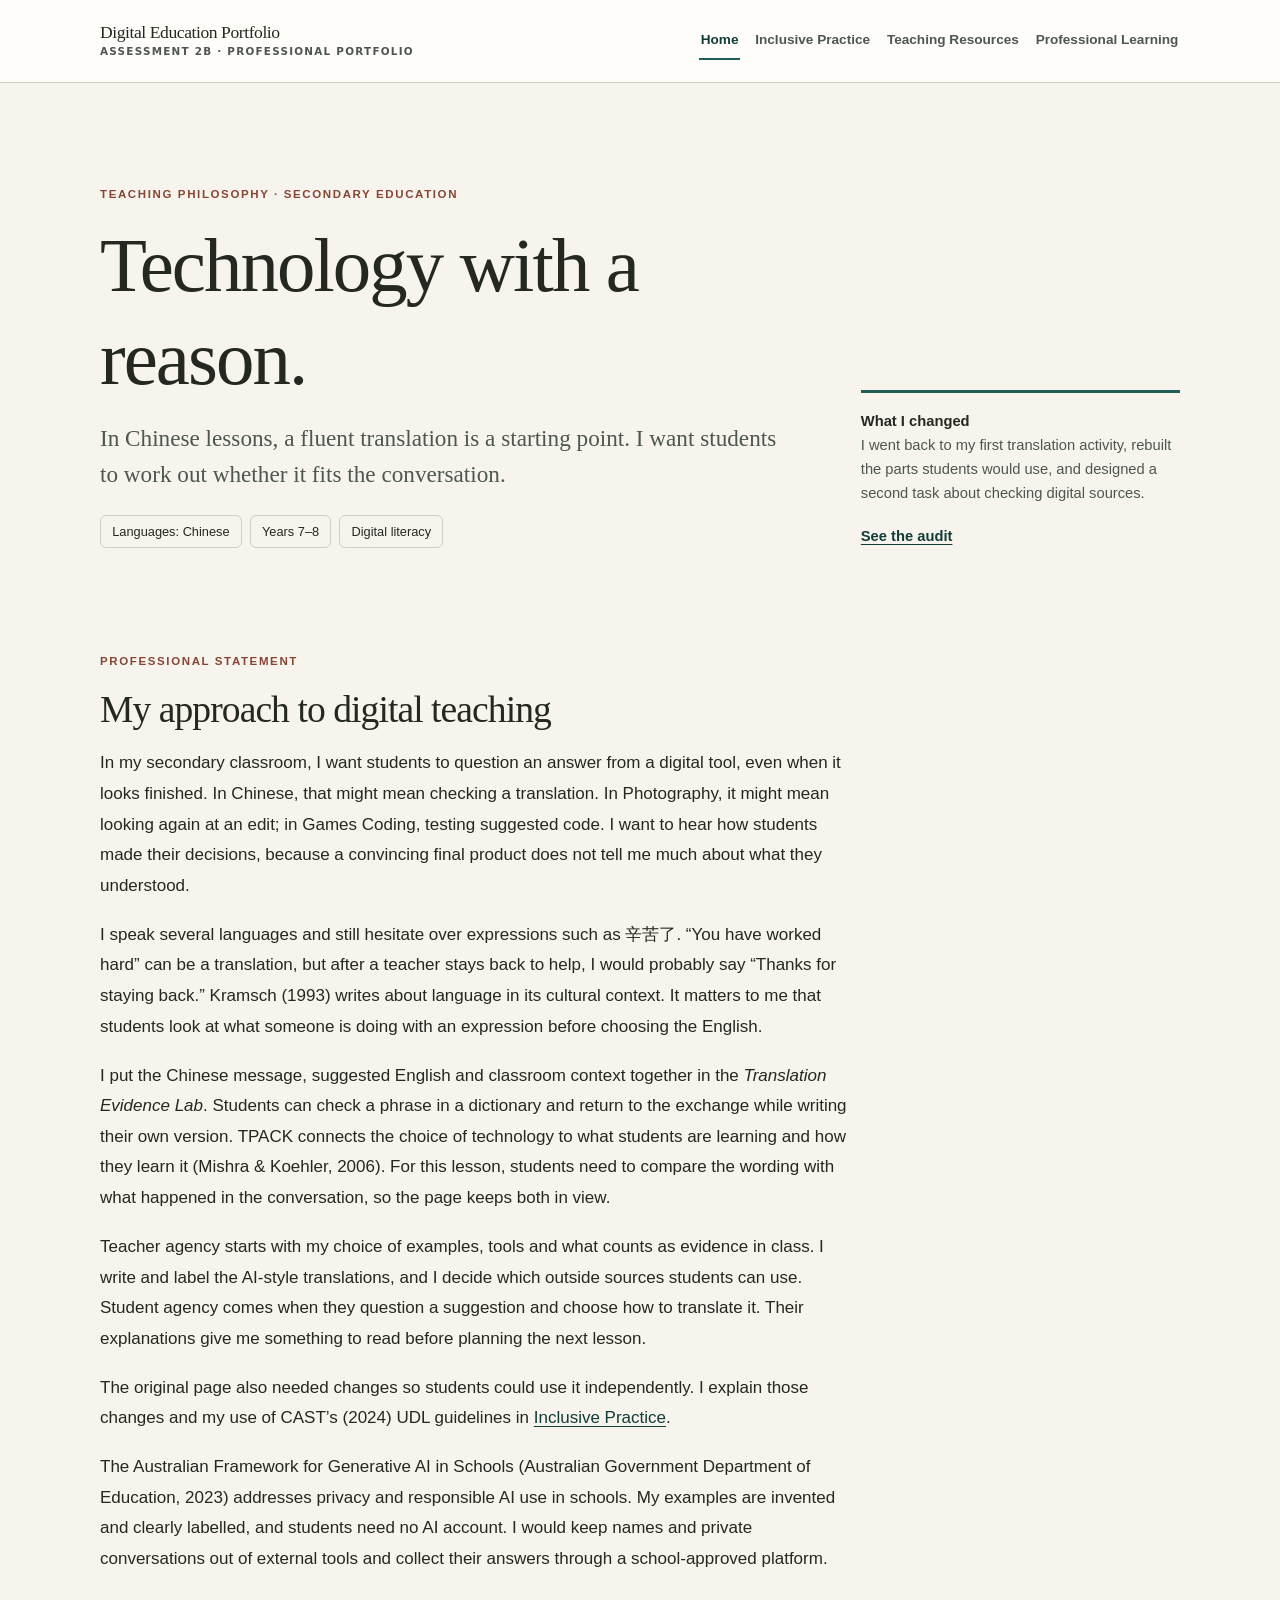
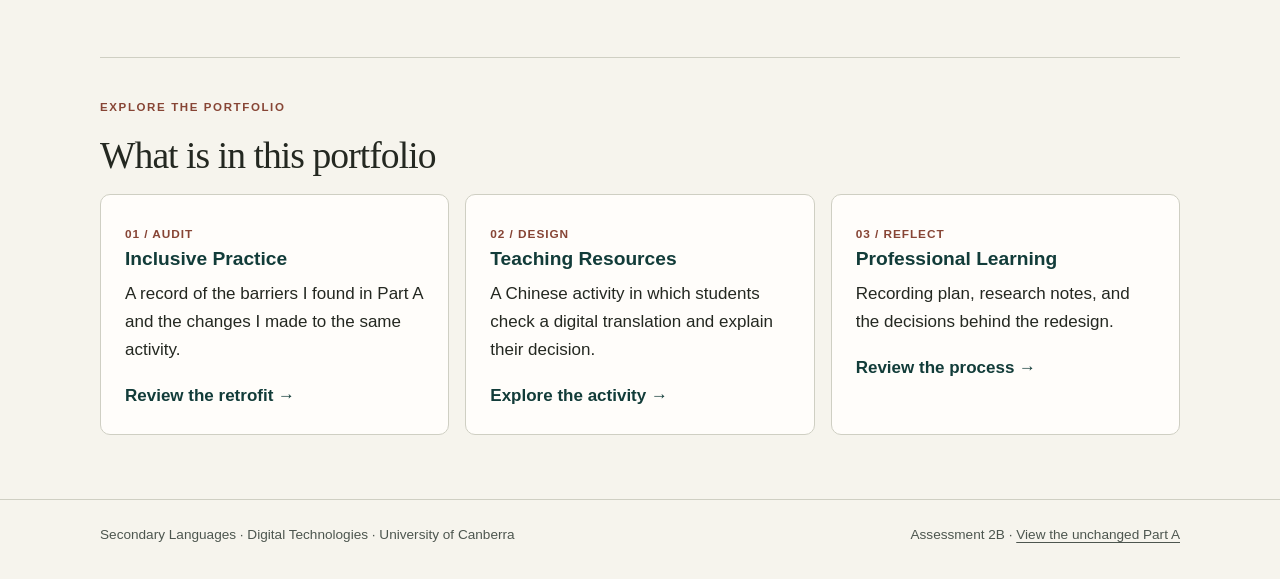
==== commit bfe55a54: "Refine TPACK rationale and ULO evidence; add real oral response route; trim repeated notes" ====
--- a/part-b/index.html
+++ b/part-b/index.html
@@ -28,7 +28,7 @@
 <h2>My approach to digital teaching</h2>
 <p>In my secondary classroom, I want students to question an answer from a digital tool, even when it looks finished. In Chinese, that might mean checking a translation. In Photography, it might mean looking again at an edit; in Games Coding, testing suggested code. I want to hear how students made their decisions, because a convincing final product does not tell me much about what they understood.</p>
 <p>I speak several languages and still hesitate over expressions such as <span lang="zh-Hans">辛苦了</span>. “You have worked hard” can be a translation, but after a teacher stays back to help, I would probably say “Thanks for staying back.” Kramsch (1993) writes about language in its cultural context. It matters to me that students look at what someone is doing with an expression before choosing the English.</p>
-<p>In the <em>Translation Evidence Lab</em>, students examine a suggested version, read the conversation and check a word in an approved dictionary. The website puts the different sources beside the space where they explain their own choice. TPACK (Mishra &amp; Koehler, 2006) helped me think about the fit between that language-learning question and the technology I was building. I wanted students to be able to compare evidence while the Chinese and English were still in front of them.</p>
+<p>I put the Chinese message, suggested English and classroom context together in the <em>Translation Evidence Lab</em>. Students can check a phrase in a dictionary and return to the exchange while writing their own version. TPACK connects the choice of technology to what students are learning and how they learn it (Mishra &amp; Koehler, 2006). For this lesson, students need to compare the wording with what happened in the conversation, so the page keeps both in view.</p>
 <p>Teacher agency starts with my choice of examples, tools and what counts as evidence in class. I write and label the AI-style translations, and I decide which outside sources students can use. Student agency comes when they question a suggestion and choose how to translate it. Their explanations give me something to read before planning the next lesson.</p>
 <p>The original page also needed changes so students could use it independently. I explain those changes and my use of CAST’s (2024) UDL guidelines in <a href="inclusive.html">Inclusive Practice</a>.</p>
 <p>The Australian Framework for Generative AI in Schools (Australian Government Department of Education, 2023) addresses privacy and responsible AI use in schools. My examples are invented and clearly labelled, and students need no AI account. I would keep names and private conversations out of external tools and collect their answers through a school-approved platform.</p>
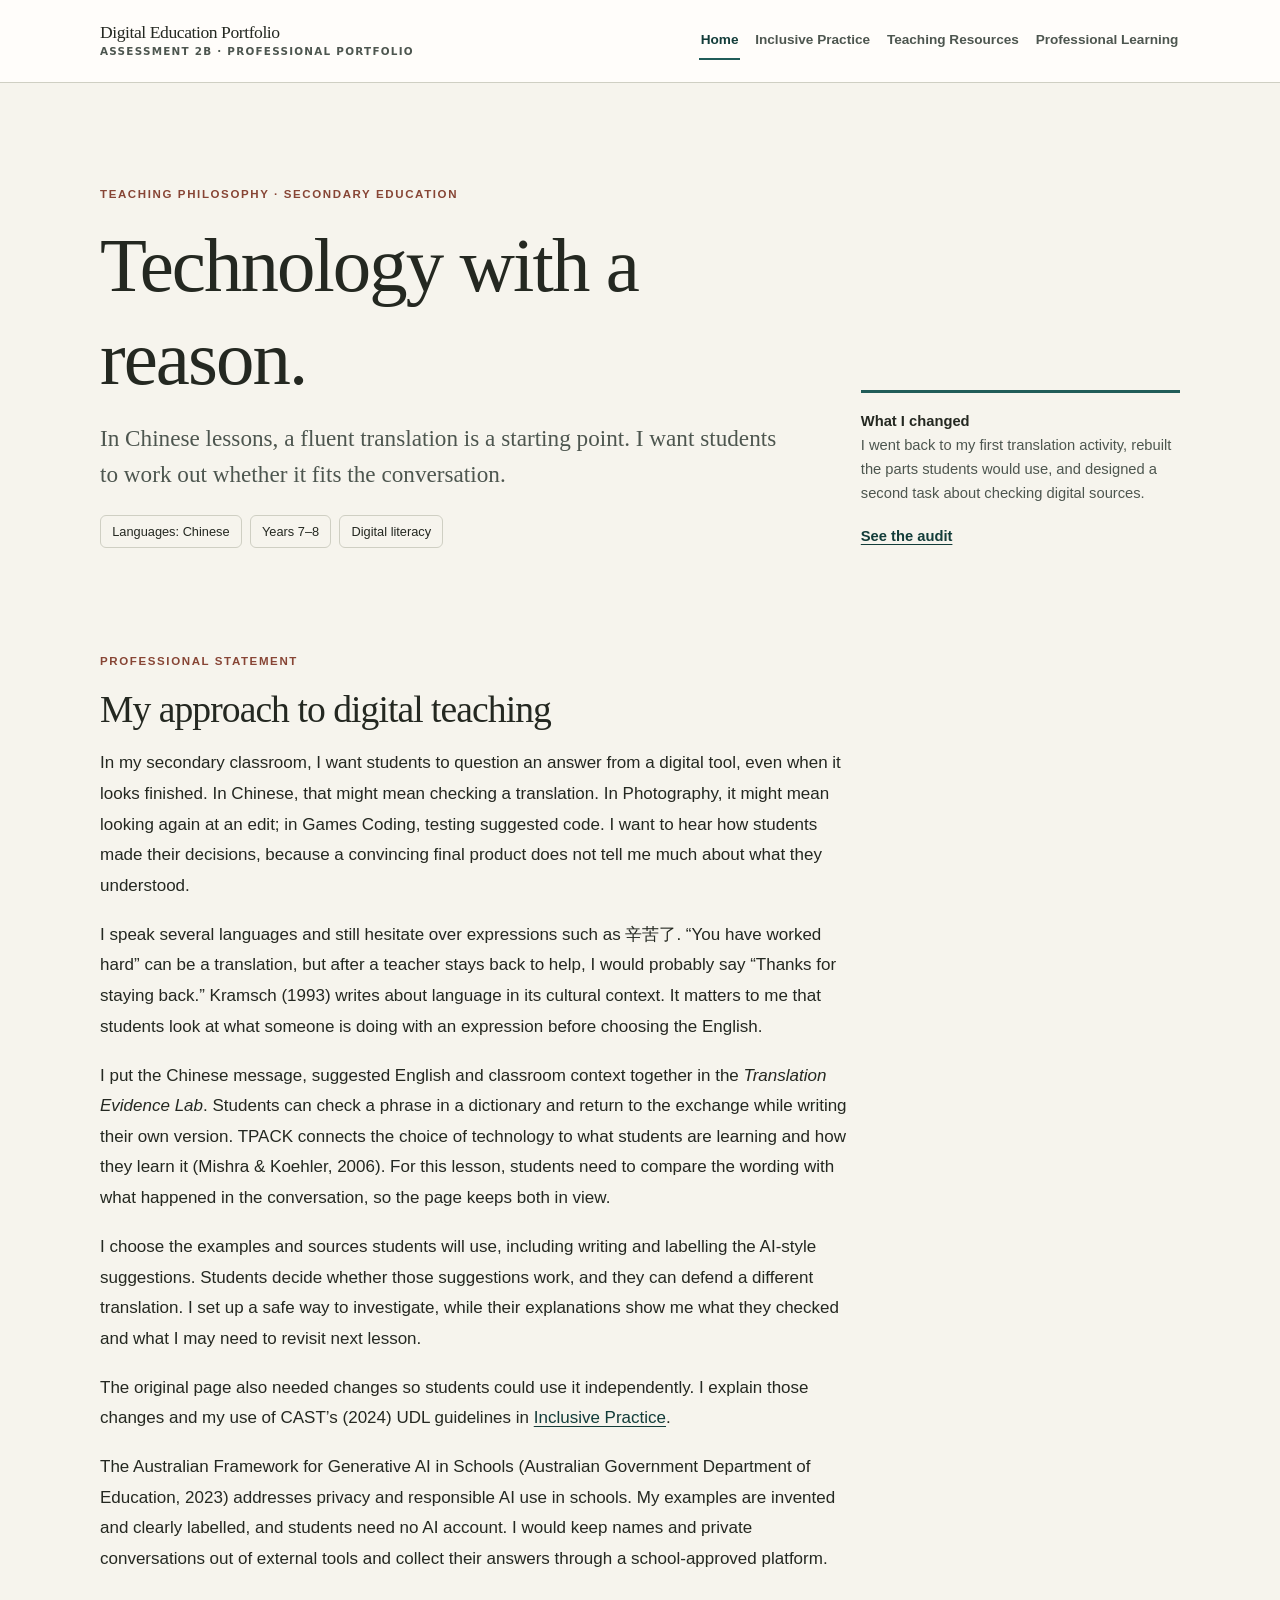
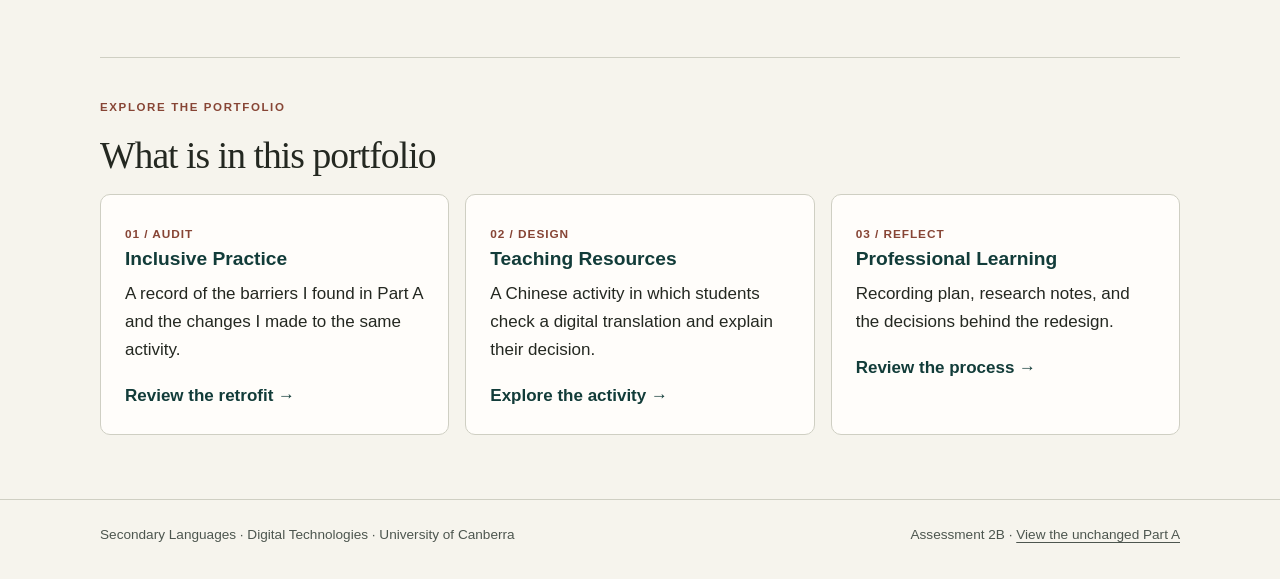
==== commit 24c67593: "Polish natural pedagogical writing and narration for assessment 2B" ====
--- a/part-b/index.html
+++ b/part-b/index.html
@@ -29,7 +29,7 @@
 <p>In my secondary classroom, I want students to question an answer from a digital tool, even when it looks finished. In Chinese, that might mean checking a translation. In Photography, it might mean looking again at an edit; in Games Coding, testing suggested code. I want to hear how students made their decisions, because a convincing final product does not tell me much about what they understood.</p>
 <p>I speak several languages and still hesitate over expressions such as <span lang="zh-Hans">辛苦了</span>. “You have worked hard” can be a translation, but after a teacher stays back to help, I would probably say “Thanks for staying back.” Kramsch (1993) writes about language in its cultural context. It matters to me that students look at what someone is doing with an expression before choosing the English.</p>
 <p>I put the Chinese message, suggested English and classroom context together in the <em>Translation Evidence Lab</em>. Students can check a phrase in a dictionary and return to the exchange while writing their own version. TPACK connects the choice of technology to what students are learning and how they learn it (Mishra &amp; Koehler, 2006). For this lesson, students need to compare the wording with what happened in the conversation, so the page keeps both in view.</p>
-<p>Teacher agency starts with my choice of examples, tools and what counts as evidence in class. I write and label the AI-style translations, and I decide which outside sources students can use. Student agency comes when they question a suggestion and choose how to translate it. Their explanations give me something to read before planning the next lesson.</p>
+<p>I choose the examples and sources students will use, including writing and labelling the AI-style suggestions. Students decide whether those suggestions work, and they can defend a different translation. I set up a safe way to investigate, while their explanations show me what they checked and what I may need to revisit next lesson.</p>
 <p>The original page also needed changes so students could use it independently. I explain those changes and my use of CAST’s (2024) UDL guidelines in <a href="inclusive.html">Inclusive Practice</a>.</p>
 <p>The Australian Framework for Generative AI in Schools (Australian Government Department of Education, 2023) addresses privacy and responsible AI use in schools. My examples are invented and clearly labelled, and students need no AI account. I would keep names and private conversations out of external tools and collect their answers through a school-approved platform.</p>
 </div>
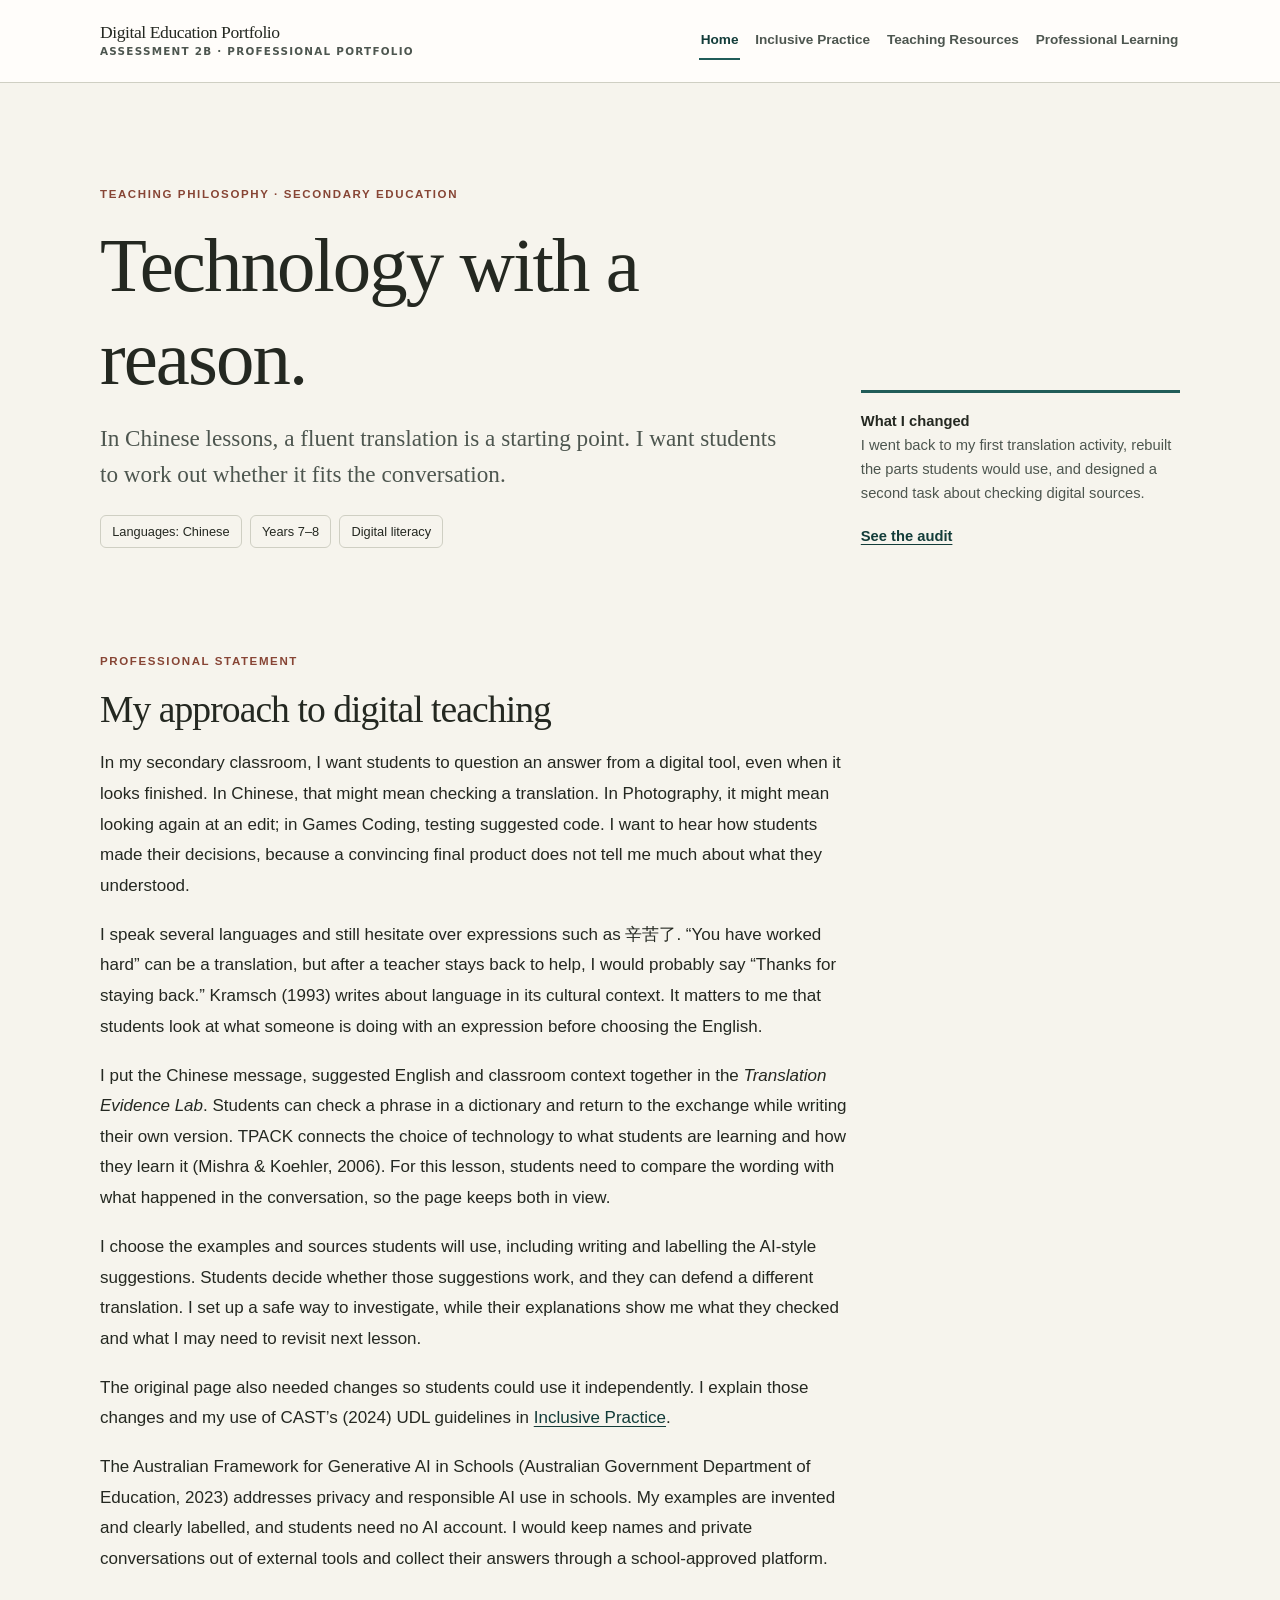
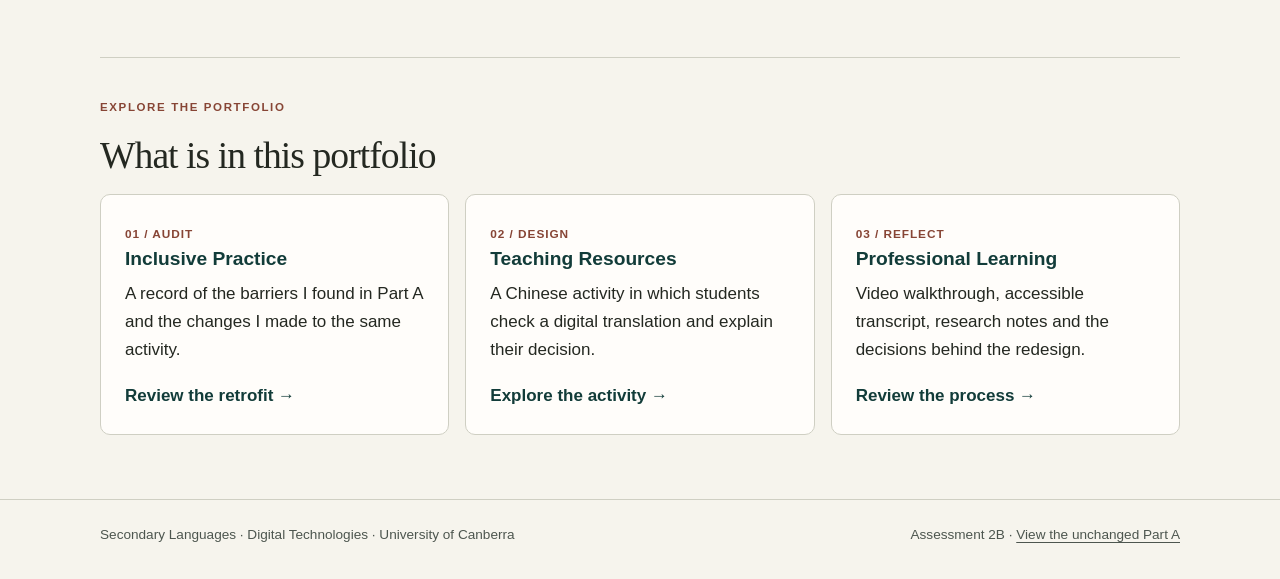
==== commit dd8cc095: "Update portfolio home link to completed walkthrough" ====
--- a/part-b/index.html
+++ b/part-b/index.html
@@ -39,7 +39,7 @@
 <div class="columns-3">
 <a class="card link-card" href="inclusive.html"><span class="number">01 / AUDIT</span><h3>Inclusive Practice</h3><p>A record of the barriers I found in Part A and the changes I made to the same activity.</p><strong>Review the retrofit →</strong></a>
 <a class="card link-card" href="resources.html"><span class="number">02 / DESIGN</span><h3>Teaching Resources</h3><p>A Chinese activity in which students check a digital translation and explain their decision.</p><strong>Explore the activity →</strong></a>
-<a class="card link-card" href="professional.html"><span class="number">03 / REFLECT</span><h3>Professional Learning</h3><p>Recording plan, research notes, and the decisions behind the redesign.</p><strong>Review the process →</strong></a>
+<a class="card link-card" href="professional.html"><span class="number">03 / REFLECT</span><h3>Professional Learning</h3><p>Video walkthrough, accessible transcript, research notes and the decisions behind the redesign.</p><strong>Review the process →</strong></a>
 </div></section>
 </main>
 <footer class="footer"><div class="shell footer-inner"><span>Secondary Languages · Digital Technologies · University of Canberra</span><span>Assessment 2B · <a href="../index.html">View the unchanged Part A</a></span></div></footer>
--- a/part-b/assets/site.css
+++ b/part-b/assets/site.css
@@ -127,3 +127,11 @@
 .audit-comparison img{display:block;width:100%;height:auto;max-height:340px;object-fit:contain;object-position:top left;border:1px solid var(--line);border-radius:5px;background:#fff}
 .audit-comparison figcaption{font-size:.86rem;color:var(--sub);padding-top:.45rem}
 @media(max-width:700px){.audit-comparison{grid-template-columns:1fr}.audit-comparison img{max-height:500px}}
+
+/* Embedded Part B process walkthrough */
+.video-embed{width:100%;max-width:960px;aspect-ratio:16/9;background:#111;border-radius:10px;overflow:hidden;margin:1.5rem 0 1rem}
+.video-embed iframe{display:block;width:100%;height:100%;border:0}
+.video-fallback{margin-bottom:2.5rem}
+.transcript{margin-top:1.2rem}
+.transcript h3{font-size:1.18rem;margin-top:2rem}
+.transcript p{margin-bottom:1rem}
